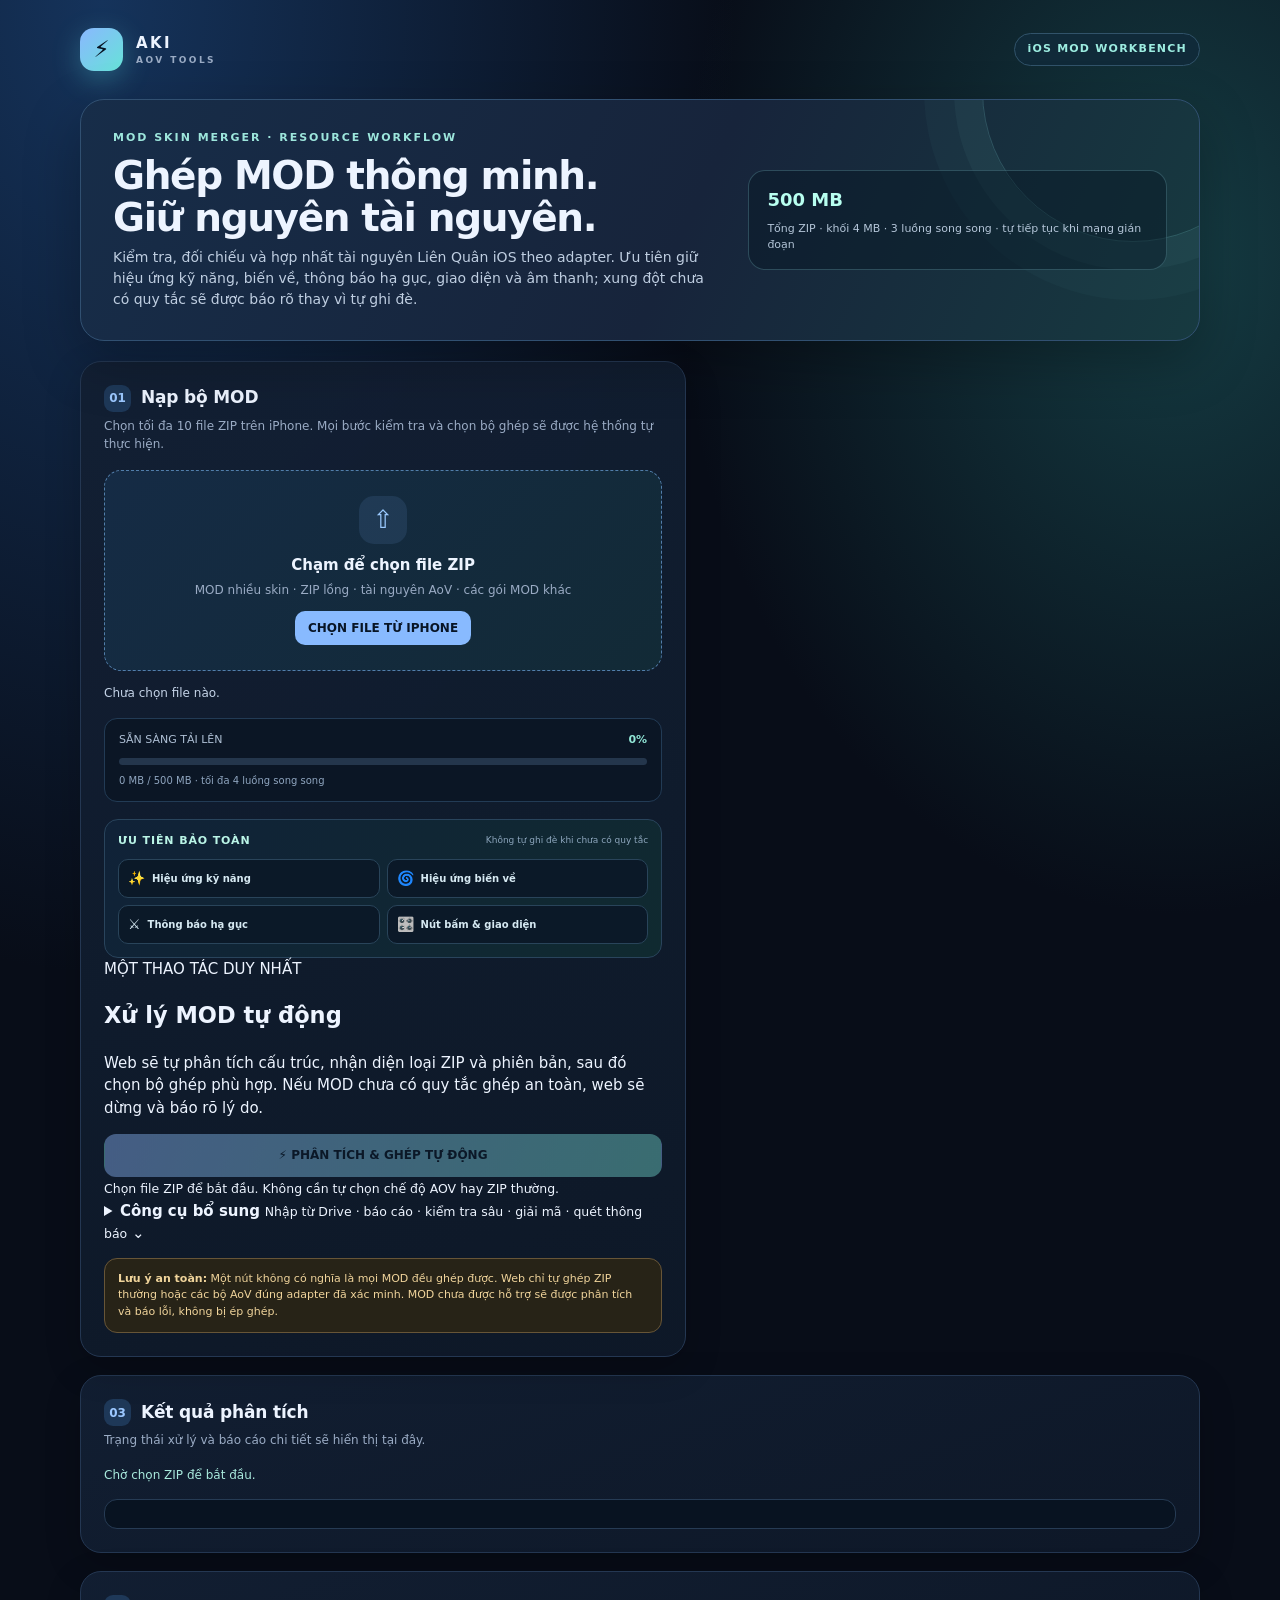
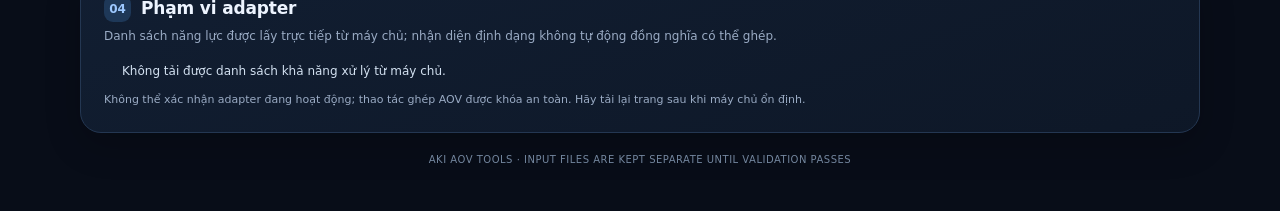
==== web/index.html @ dfd25d33 "Expose conditional composite and multi-Actor adapters in capability UI" ====
<!doctype html>
<html lang="vi">
<head>
<meta charset="utf-8"><meta name="viewport" content="width=device-width,initial-scale=1">
<meta name="theme-color" content="#101522"><title>Aki AOV Tools</title>
<style>
:root{color-scheme:dark;--bg:#080d18;--panel:#111b2d;--panel2:#142139;--line:#243752;--muted:#9aabc4;--ink:#edf4ff;--blue:#75a8ff;--cyan:#63e2dc;--mint:#92e5bf;--gold:#f3ce88;--danger:#ff9f9f}
*{box-sizing:border-box}
body{margin:0;min-height:100vh;padding:28px 18px 44px;background:radial-gradient(ellipse at 8% 0%,#15335b 0,transparent 38%),radial-gradient(ellipse at 92% 14%,#153c43 0,transparent 30%),var(--bg);color:var(--ink);font:15px/1.5 Inter,ui-sans-serif,system-ui,-apple-system,BlinkMacSystemFont,"Segoe UI",sans-serif}
.app-shell{width:min(1120px,100%);margin:0 auto}
.topbar{display:flex;align-items:center;gap:13px;margin-bottom:28px}
.brand-mark{width:43px;height:43px;display:grid;place-items:center;border-radius:14px;background:linear-gradient(135deg,#8ab8ff,#66e3d8);color:#071321;font-size:23px;font-weight:900;box-shadow:0 8px 28px #57c8d455}
.brand-copy{font-size:15px;font-weight:900;letter-spacing:.16em}
.brand-copy small{display:block;color:var(--muted);font-size:9px;letter-spacing:.27em;font-weight:700}
.top-pill{margin-left:auto;border:1px solid #31536a;background:#102a39;color:#9cece0;border-radius:999px;padding:7px 12px;font-size:11px;font-weight:800;letter-spacing:.11em}
.hero{position:relative;overflow:hidden;display:flex;align-items:center;justify-content:space-between;gap:24px;padding:30px 32px;margin-bottom:20px;border:1px solid #315071;border-radius:24px;background:linear-gradient(115deg,#172d49 0%,#17243b 54%,#173a40 100%);box-shadow:0 20px 55px #0004}
.hero:after{content:"";position:absolute;width:300px;height:300px;right:-85px;top:-160px;border:1px solid #83dcdb36;border-radius:50%;box-shadow:0 0 0 28px #83dcdb0b,0 0 0 58px #83dcdb08}
.eyebrow{color:#9de6dc;font-size:11px;font-weight:900;letter-spacing:.18em;text-transform:uppercase}
h1{margin:8px 0 8px;font-size:clamp(27px,4vw,39px);line-height:1.08;letter-spacing:-.035em}
.hero p{max-width:650px;margin:0;color:#bfcee1;font-size:14px}
.hero-stat{z-index:1;display:grid;gap:8px;min-width:180px;padding:15px 18px;border:1px solid #6ba7b254;border-radius:17px;background:#08182577}
.hero-stat strong{font-size:18px;color:#b8fff0}
.hero-stat span{color:#b4c5d8;font-size:11px}
.main-grid{display:grid;grid-template-columns:minmax(0,1.1fr) minmax(300px,.9fr);gap:18px;align-items:start}
.panel{min-width:0;border:1px solid var(--line);border-radius:21px;background:linear-gradient(160deg,#121f33f2,#0e1828f5);box-shadow:0 12px 36px #0003}
.panel-inner{padding:23px}
.section-title{display:flex;align-items:center;gap:10px;margin:0 0 5px;font-size:17px;font-weight:850;letter-spacing:-.01em}
.section-number{display:inline-grid;place-items:center;width:27px;height:27px;border-radius:9px;background:#1e3858;color:#9cc8ff;font-size:12px}
.section-sub{margin:0 0 17px;color:var(--muted);font-size:12px}
.drop{position:relative;display:flex;flex-direction:column;align-items:center;justify-content:center;min-height:190px;padding:25px 18px;border:1.5px dashed #527eab;border-radius:17px;background:linear-gradient(135deg,#152b45,#122a36);text-align:center;cursor:pointer;transition:border-color .18s,transform .18s,background .18s}
.drop:hover{border-color:#8de4dc;transform:translateY(-1px);background:linear-gradient(135deg,#1a3554,#153c42)}
.drop input{position:absolute;width:1px;height:1px;opacity:0;pointer-events:none}
.drop-icon{display:grid;place-items:center;width:48px;height:48px;margin-bottom:10px;border-radius:15px;background:#83b8ff1c;color:#9bcaff;font-size:25px}
.drop strong{font-size:15px}
.drop p{margin:5px 0 12px;color:var(--muted);font-size:12px}
.pick-cta{padding:8px 13px;border-radius:10px;background:#88baff;color:#081526;font-size:12px;font-weight:900}
#files{min-height:22px;margin:13px 0 3px;color:#c4d3e7;font-size:12px;white-space:pre-wrap;overflow-wrap:anywhere}
.progress-wrap{padding:13px 14px;margin:12px 0 17px;border:1px solid #223b55;border-radius:13px;background:#0b1625}
.progress-head{display:flex;justify-content:space-between;gap:10px;margin-bottom:9px;color:#aebfd4;font-size:11px}
.progress-head strong{color:#91e7d7}
.progress-track{height:7px;overflow:hidden;border-radius:99px;background:#24364c}
.progress-fill{width:0;height:100%;border-radius:99px;background:linear-gradient(90deg,#76aaff,#69e0d2);transition:width .16s}
.drive-box{padding:16px;border:1px solid #253c55;border-radius:15px;background:#0d1929}
.field-label{display:block;margin:0 0 7px;color:#d9e8fa;font-size:12px;font-weight:800}
textarea{width:100%;min-height:76px;resize:vertical;padding:11px 12px;border:1px solid #35516f;border-radius:11px;background:#081321;color:var(--ink);font:12px/1.45 ui-monospace,SFMono-Regular,Menlo,monospace}
textarea:focus{outline:2px solid #73d8d3;outline-offset:1px}
.button{display:flex;align-items:center;justify-content:center;gap:8px;width:100%;min-height:43px;margin-top:9px;padding:11px 13px;border:1px solid transparent;border-radius:12px;font-family:inherit;font-size:12px;font-weight:800;line-height:1.25;cursor:pointer;transition:filter .15s,transform .15s,border-color .15s}
.button:hover:not(:disabled){filter:brightness(1.08);transform:translateY(-1px)}
.button:disabled{opacity:.42;cursor:not-allowed}
.button-primary{background:linear-gradient(110deg,#8fbaff,#76e0d4);color:#071625}
.button-secondary{border-color:#35516f;background:#192b43;color:#dcecff}
.button-warm{border-color:#7b6644;background:#302b22;color:#ffe2ad}
.button-violet{border-color:#514a7b;background:#262444;color:#dfd8ff}
.button-rose{border-color:#6f4651;background:#32232c;color:#ffc6d0}
.button-sky{border-color:#3e657c;background:#183243;color:#bce6ff}
.action-stack{display:grid;gap:10px}
.action-card{padding:13px 14px;border:1px solid #263e59;border-radius:14px;background:#0c1726}
.action-card h3{margin:0 0 3px;font-size:13px}
.action-card p{margin:0;color:var(--muted);font-size:11px}
.action-card .button{margin-top:10px}
.action-pair{display:grid;grid-template-columns:1fr 1fr;gap:9px}
.action-pair .button{margin-top:9px}
.note-box{margin-top:13px;padding:12px 13px;border:1px solid #675537;border-radius:13px;background:#272317;color:#f0d49b;font-size:11px;line-height:1.5}
.results-panel{margin-top:18px}
#status{min-height:23px;margin-bottom:10px;color:#a9eadd;font-size:12px;overflow-wrap:anywhere}
#report{min-height:30px;max-height:580px;overflow:auto;margin:0;padding:14px;border:1px solid #263b54;border-radius:13px;background:#081321;color:#c9d8ea;font:11px/1.6 ui-monospace,SFMono-Regular,Menlo,monospace;white-space:pre-wrap;overflow-wrap:anywhere}
.capabilities{margin-top:18px}
.capability-list{display:grid;grid-template-columns:1fr 1fr;gap:10px}
.capability-item{padding:13px;border:1px solid #263d58;border-radius:13px;background:#0d1929}
.capability-item strong{display:block;color:#d8e9ff;font-size:11px}
.capability-item small{display:block;margin-top:4px;color:#95a9c3;font-size:10px;line-height:1.5}
#capabilityList{padding-left:18px;color:#d3e1f1;font-size:12px}
#capabilityList li{margin:8px 0}
#capabilityNote{margin:12px 0 0;color:var(--muted);font-size:11px;line-height:1.5}
footer{margin-top:19px;color:#73869e;text-align:center;font-size:10px;letter-spacing:.05em}
@media(max-width:820px){.main-grid{grid-template-columns:1fr}.hero{align-items:flex-start;flex-direction:column;padding:24px}.hero-stat{display:flex;align-items:center;gap:10px;min-width:0}.hero-stat strong{font-size:15px}.hero-stat span{font-size:10px}}
@media(max-width:520px){body{padding:18px 12px 30px}.topbar{margin-bottom:18px}.top-pill{font-size:9px;padding:6px 9px}.hero{padding:21px 19px;border-radius:19px}.hero-stat{width:100%;justify-content:space-between}.panel-inner{padding:17px}.drop{min-height:170px}.capability-list{grid-template-columns:1fr}.action-pair{grid-template-columns:1fr 1fr}}
.progress-meta{margin-top:8px;color:#8fa5bf;font-size:10px;font-variant-numeric:tabular-nums}
.preserve-panel{margin-top:13px;padding:13px;border:1px solid #29445c;border-radius:14px;background:linear-gradient(130deg,#102238,#102a30)}
.preserve-heading{display:flex;align-items:center;justify-content:space-between;gap:8px;margin-bottom:10px}
.preserve-heading strong{font-size:11px;letter-spacing:.08em;color:#baf5e7}
.preserve-heading span{font-size:9px;color:#8da6bd}
.preserve-grid{display:grid;grid-template-columns:repeat(2,minmax(0,1fr));gap:7px}
.preserve-item{display:flex;align-items:center;gap:7px;padding:8px 9px;border:1px solid #29445a;border-radius:10px;background:#0b1928;color:#d6e9f2;font-size:10px;font-weight:750}
.preserve-item b{font-size:14px}
@media(max-width:520px){.preserve-item{font-size:9px;padding:7px}.preserve-grid{gap:6px}}
 
.preflight-dashboard{display:grid;gap:13px;margin:12px 0 15px}
.preflight-dashboard[hidden]{display:none}
.preflight-metrics{display:grid;grid-template-columns:repeat(4,minmax(0,1fr));gap:9px}
.preflight-metric{padding:13px;border:1px solid #29415e;border-radius:13px;background:linear-gradient(145deg,#14263d,#0d1929)}
.preflight-metric strong{display:block;font-size:20px;line-height:1.15;color:#e5f1ff;font-variant-numeric:tabular-nums}
.preflight-metric span{display:block;margin-top:5px;color:#91a8c3;font-size:10px;font-weight:750;letter-spacing:.04em}
.preflight-state{display:flex;align-items:flex-start;gap:11px;padding:14px;border:1px solid #38506b;border-radius:14px;background:#101e30}
.preflight-state[data-ready="true"]{border-color:#397f73;background:linear-gradient(110deg,#102a2b,#112437)}
.preflight-state[data-ready="false"]{border-color:#7a6541;background:linear-gradient(110deg,#2b2519,#1b2331)}
.preflight-state-icon{display:grid;place-items:center;flex:0 0 34px;height:34px;border-radius:11px;background:#263d57;font-size:17px}
.preflight-state strong{display:block;font-size:13px}
.preflight-state p{margin:4px 0 0;color:#a8bad0;font-size:11px;line-height:1.55}
.preflight-group{padding:13px;border:1px solid #263d58;border-radius:14px;background:#0c1828}
.preflight-group h3{margin:0 0 10px;color:#dceaff;font-size:12px}
.preflight-sources{display:grid;grid-template-columns:repeat(2,minmax(0,1fr));gap:8px}
.preflight-source{min-width:0;padding:10px;border:1px solid #263c56;border-radius:11px;background:#101f32}
.preflight-source strong{display:block;overflow-wrap:anywhere;color:#e1edfb;font-size:11px}
.preflight-source span{display:block;margin-top:4px;color:#9bb0ca;font-size:10px;line-height:1.45}
.preflight-resource-list{display:grid;gap:8px}
.preflight-resource{padding:11px;border:1px solid #30465f;border-radius:11px;background:#101e30}
.preflight-resource-head{display:flex;align-items:flex-start;justify-content:space-between;gap:8px}
.preflight-resource-head strong{min-width:0;overflow-wrap:anywhere;color:#e2edf9;font-size:11px}
.preflight-tag{flex:0 0 auto;padding:3px 7px;border:1px solid #465d79;border-radius:99px;color:#bdd2ec;font-size:9px;font-weight:800}
.preflight-tag.danger{border-color:#8b5555;background:#3a2028;color:#ffc4c4}
.preflight-tag.warning{border-color:#806b45;background:#352c1b;color:#f4d89b}
.preflight-tag.safe{border-color:#39756a;background:#16332e;color:#adf0dc}
.preflight-resource p{margin:5px 0 0;color:#9db0c7;font-size:10px;line-height:1.5}
.preflight-blockers{margin:0;padding-left:18px;color:#f0d5a3;font-size:11px;line-height:1.6}
@media(max-width:620px){.preflight-metrics{grid-template-columns:repeat(2,minmax(0,1fr))}.preflight-sources{grid-template-columns:1fr}.preflight-resource-head{flex-direction:column}}
</style></head>
<body>
<div class="app-shell">
<header class="topbar">
  <div class="brand-mark">⚡</div>
  <div class="brand-copy">AKI <small>AOV TOOLS</small></div>
  <div class="top-pill">iOS MOD WORKBENCH</div>
</header>
<section class="hero">
  <div>
    <div class="eyebrow">MOD SKIN MERGER · RESOURCE WORKFLOW</div>
    <h1>Ghép MOD thông minh.<br>Giữ nguyên tài nguyên.</h1>
    <p>Kiểm tra, đối chiếu và hợp nhất tài nguyên Liên Quân iOS theo adapter. Ưu tiên giữ hiệu ứng kỹ năng, biến về, thông báo hạ gục, giao diện và âm thanh; xung đột chưa có quy tắc sẽ được báo rõ thay vì tự ghi đè.</p>
  </div>
  <div class="hero-stat"><strong>500 MB</strong><span>Tổng ZIP · khối 4 MB · 3 luồng song song · tự tiếp tục khi mạng gián đoạn</span></div>
</section>


<div class="main-grid">
  <section class="panel">
    <div class="panel-inner">
      <h2 class="section-title"><span class="section-number">01</span> Nạp bộ MOD</h2>
      <p class="section-sub">Chọn tối đa 10 file ZIP trên iPhone. Mọi bước kiểm tra và chọn bộ ghép sẽ được hệ thống tự thực hiện.</p>
      <label class="drop">
        <input id="upload" type="file" accept=".zip,application/zip" multiple>
        <span class="drop-icon">⇧</span>
        <strong>Chạm để chọn file ZIP</strong>
        <p>MOD nhiều skin · ZIP lồng · tài nguyên AoV · các gói MOD khác</p>
        <span class="pick-cta">CHỌN FILE TỪ IPHONE</span>
      </label>
      <div id="files">Chưa chọn file nào.</div>
      <div class="progress-wrap">
        <div class="progress-head"><span id="transferLabel">SẴN SÀNG TẢI LÊN</span><strong id="transferPct">0%</strong></div>
        <div class="progress-track"><div class="progress-fill" id="transferBar"></div></div>
        <div class="progress-meta" id="transferMeta">0 MB / 500 MB · tối đa 4 luồng song song</div>
      </div>
      <div class="preserve-panel">
        <div class="preserve-heading"><strong>ƯU TIÊN BẢO TOÀN</strong><span>Không tự ghi đè khi chưa có quy tắc</span></div>
        <div class="preserve-grid">
          <div class="preserve-item"><b>✨</b> Hiệu ứng kỹ năng</div>
          <div class="preserve-item"><b>🌀</b> Hiệu ứng biến về</div>
          <div class="preserve-item"><b>⚔️</b> Thông báo hạ gục</div>
          <div class="preserve-item"><b>🎛️</b> Nút bấm & giao diện</div>
        </div>
      </div>

      <div class="auto-process-card">
        <div class="flow-step-label">MỘT THAO TÁC DUY NHẤT</div>
        <h2>Xử lý MOD tự động</h2>
        <p>Web sẽ tự phân tích cấu trúc, nhận diện loại ZIP và phiên bản, sau đó chọn bộ ghép phù hợp. Nếu MOD chưa có quy tắc ghép an toàn, web sẽ dừng và báo rõ lý do.</p>
        <button id="autoProcess" class="button button-primary auto-process-button" disabled>⚡ PHÂN TÍCH & GHÉP TỰ ĐỘNG</button>
        <small id="autoProcessHint">Chọn file ZIP để bắt đầu. Không cần tự chọn chế độ AOV hay ZIP thường.</small>
      </div>

      <details class="advanced-tools">
        <summary>
          <span class="advanced-summary-copy">
            <strong>Công cụ bổ sung</strong>
            <small>Nhập từ Drive · báo cáo · kiểm tra sâu · giải mã · quét thông báo</small>
          </span>
          <span class="advanced-chevron" aria-hidden="true">⌄</span>
        </summary>
        <div class="advanced-content">
          <div class="advanced-group">
            <h3>Nạp file từ Google Drive</h3>
            <p>Dùng khi file đang nằm trên Drive thay vì ứng dụng Tệp trên iPhone.</p>
            <div class="drive-box">
              <label class="field-label" for="driveLinks">Link Google Drive công khai</label>
              <textarea id="driveLinks" placeholder="Mỗi dòng một link Google Drive"></textarea>
              <button id="driveImport" class="button button-secondary">☁️ Nạp ZIP từ Google Drive</button>
            </div>
          </div>

          <div class="advanced-group">
            <h3>Báo cáo & kiểm tra cấu trúc</h3>
            <p>Xem báo cáo phân tích, cấu trúc ZIP và các đường dẫn tài nguyên trùng hoặc xung đột.</p>
            <button id="downloadAovPreflightReport" class="button button-secondary" disabled>Tải báo cáo phân tích (.json)</button>
            <div class="action-pair">
              <button id="inspect" class="button button-secondary" disabled>Kiểm tra cấu trúc ZIP</button>
              <button id="compatibility" class="button button-violet" disabled>Đối chiếu xung đột</button>
            </div>
          </div>

          <div class="advanced-group">
            <h3>Giải mã & quét thông báo</h3>
            <p>Các thao tác chỉ đọc, xuất dữ liệu hoặc báo cáo. Chúng không tự loại bỏ mọi popup trong game.</p>
            <div class="action-pair">
              <button id="decodeBytes" class="button button-violet" disabled>Giải mã .bytes</button>
              <button id="noticeScan" class="button button-rose" disabled>Quét thông báo</button>
            </div>
            <button id="downloadNoticeReport" class="button button-secondary" disabled>Tải báo cáo thông báo (.json)</button>
          </div>

          <div class="advanced-group">
            <h3>Quét & thay chuỗi thương hiệu</h3>
            <p>Tìm các chuỗi có thể đọc được. Việc thay chuỗi chỉ sửa nội dung được hỗ trợ, không đụng AssetBundle, MSES, IFix hay âm thanh.</p>
            <button id="brandingScan" class="button button-sky" disabled>⌕ Quét dấu vết thương hiệu</button>
            <button id="downloadBrandingReport" class="button button-secondary" disabled>Tải báo cáo thương hiệu (.json)</button>
            <button id="brandNotice" class="button button-rose" disabled>✦ Thay chuỗi thương hiệu bằng AKI</button>
          </div>
        </div>
      </details>

      <div class="note-box"><strong>Lưu ý an toàn:</strong> Một nút không có nghĩa là mọi MOD đều ghép được. Web chỉ tự ghép ZIP thường hoặc các bộ AoV đúng adapter đã xác minh. MOD chưa được hỗ trợ sẽ được phân tích và báo lỗi, không bị ép ghép.</div>

      <div hidden aria-hidden="true">
        <button id="aovPreflight" disabled></button>
        <button id="aovMerge" disabled></button>
        <button id="go" disabled></button>
        <button id="driveMerge" disabled></button>
      </div>
    </div>
  </section>
</div>

<section class="panel results-panel">
  <div class="panel-inner">
    <h2 class="section-title"><span class="section-number">03</span> Kết quả phân tích</h2>
    <p class="section-sub">Trạng thái xử lý và báo cáo chi tiết sẽ hiển thị tại đây.</p>
    <div id="status" role="status">Chờ chọn ZIP để bắt đầu.</div>
    <div id="preflightDashboard" class="preflight-dashboard" hidden aria-live="polite"></div>
    <pre id="report"></pre>
  </div>
</section>

<section class="panel capabilities">
  <div class="panel-inner">
    <h2 class="section-title"><span class="section-number">04</span> Phạm vi adapter</h2>
    <p class="section-sub">Danh sách năng lực được lấy trực tiếp từ máy chủ; nhận diện định dạng không tự động đồng nghĩa có thể ghép.</p>
    <ul id="capabilityList"><li>Đang tải danh sách hỗ trợ...</li></ul>
    <p id="capabilityNote"></p>
  </div>
</section>
<footer>AKI AOV TOOLS · INPUT FILES ARE KEPT SEPARATE UNTIL VALIDATION PASSES</footer>
</div>
<script>
const driveLinks=document.querySelector('#driveLinks'),driveImport=document.querySelector('#driveImport'),driveMerge=document.querySelector('#driveMerge');let driveUploadId=null,localAovUploadId=null;let aovAdapterEnabled=false;const input=document.querySelector('#upload'),autoProcessBtn=document.querySelector('#autoProcess'),go=document.querySelector('#go'),aovMerge=document.querySelector('#aovMerge'),decodeBytesBtn=document.querySelector('#decodeBytes'),noticeScanBtn=document.querySelector('#noticeScan'),brandNoticeBtn=document.querySelector('#brandNotice'),downloadNoticeReportBtn=document.querySelector('#downloadNoticeReport'),brandingScanBtn=document.querySelector('#brandingScan'),downloadBrandingReportBtn=document.querySelector('#downloadBrandingReport'),downloadAovPreflightReportBtn=document.querySelector('#downloadAovPreflightReport'),compatibilityBtn=document.querySelector('#compatibility'),aovPreflightBtn=document.querySelector('#aovPreflight'),inspectBtn=document.querySelector('#inspect'),report=document.querySelector('#report'),list=document.querySelector('#files'),status=document.querySelector('#status');
const CHUNK_BYTES=4*1024*1024,UPLOAD_CONCURRENCY=4;let noticeScanReport=null,brandingScanReport=null,aovPreflightReport=null,transferStartedAt=0;
const transferBar=document.querySelector('#transferBar'),transferPct=document.querySelector('#transferPct'),transferLabel=document.querySelector('#transferLabel'),transferMeta=document.querySelector('#transferMeta');
function setTransferProgress(done,total,label){
  const pct=total?Math.min(100,done/total*100):0;
  if(done===0)transferStartedAt=0;
  if(done>0&&!transferStartedAt)transferStartedAt=Date.now();
  transferBar.style.width=pct.toFixed(1)+'%';
  transferPct.textContent=Math.round(pct)+'%';
  transferLabel.textContent=label||'TẢI LÊN';
  const elapsed=transferStartedAt?Math.max(.1,(Date.now()-transferStartedAt)/1000):0;
  const speed=elapsed>0?((done/1048576)/elapsed):0;
  const eta=speed>0&&total>done?' · còn khoảng '+Math.ceil((total-done)/1048576/speed)+' giây':'';
  transferMeta.textContent=(done/1048576).toFixed(1)+' / '+(total/1048576).toFixed(1)+' MB'+(speed>0?' · '+speed.toFixed(1)+' MB/s':'')+eta+' · tối đa 4 luồng';
}
const sleep=ms=>new Promise(resolve=>setTimeout(resolve,ms));
const capabilityList=document.querySelector('#capabilityList'),capabilityNote=document.querySelector('#capabilityNote');

const preflightDashboard=document.querySelector('#preflightDashboard');
function dashboardElement(tag,className,text){
  const node=document.createElement(tag);
  if(className)node.className=className;
  if(text!==undefined)node.textContent=String(text);
  return node;
}
function renderPreflightDashboard(data){
  const root=preflightDashboard;
  root.replaceChildren();root.hidden=false;
  const analysis=data.resource_analysis||{},counts=analysis.summary||{},target=data.target_set||{};
  const selectedAdapter=data.selected_adapter||data.general_analysis?.selected_adapter||'';
  const genericZipReady=selectedAdapter==='generic_zip';
  const canMerge=!!data.ready_to_merge||genericZipReady;
  const state=dashboardElement('div','preflight-state');
  state.dataset.ready=canMerge?'true':'false';
  state.append(dashboardElement('div','preflight-state-icon',canMerge?'✓':'!'));
  const stateCopy=dashboardElement('div');
  const stateTitle=genericZipReady?'ZIP phù hợp bộ ghép thông thường':canMerge?'Bộ nguồn khớp adapter AoV đã giới hạn':'Chưa đủ điều kiện ghép an toàn';
  const stateDetail=genericZipReady
    ?'Máy chủ sẽ kiểm tra đường dẫn trùng, xung đột nội dung và CRC trước khi xuất ZIP.'
    :canMerge
      ?'Hệ thống vẫn kiểm tra inventory, phiên bản, checksum và dependency trước khi xuất file.'
      :'Còn xung đột hoặc thiếu adapter. Hệ thống không tự chọn file để ghi đè.';
  stateCopy.append(dashboardElement('strong','',stateTitle));
  stateCopy.append(dashboardElement('p','',stateDetail));
  state.append(stateCopy);root.append(state);

  const metrics=dashboardElement('div','preflight-metrics');
  const cards=[
    [data.source_count||0,'ZIP ĐÃ NẠP'],
    [analysis.resource_count||0,'TÀI NGUYÊN ĐỌC ĐƯỢC'],
    [counts.VERSION_CONFLICT||0,'LỆCH PHIÊN BẢN'],
    [(counts.NEEDS_RULE||0)+(counts.UNSUPPORTED||0),'CẦN ADAPTER']
  ];
  for(const [value,label] of cards){
    const card=dashboardElement('div','preflight-metric');
    card.append(dashboardElement('strong','',Number(value).toLocaleString('vi-VN')));
    card.append(dashboardElement('span','',label));metrics.append(card);
  }
  root.append(metrics);

  const general=data.general_analysis||{};
  const generalCard=dashboardElement('section','preflight-group');
  generalCard.append(dashboardElement('h3','','TỔNG QUAN NHIỀU LOẠI MOD'));
  generalCard.append(dashboardElement('p','',
    'Phạm vi phân tích không giới hạn ở tên P9, P10, Tamyn hay VTK. Tên gói chỉ là gợi ý; kết quả dựa thêm trên cấu trúc và tài nguyên đọc được.'
  ));
  const packageTypes=general.source_package_types||{};
  const packageLabels={
    ordinary_zip:'ZIP thông thường',
    aov_skin_mod_container_candidate:'MOD wrapper',
    aov_kpm100_direct_base_candidate:'Gói tài nguyên AoV trực tiếp',
    aov_actor595_mod_candidate:'MOD Actor 595',
    aov_actor593_mod_candidate:'MOD Actor 593',
    aov_actor_mod_candidate:'MOD Actor tự nhận diện',
    aov_mod_unclassified:'MOD AoV chưa phân loại'
  };
  for(const [type,count] of Object.entries(packageTypes)){
    generalCard.append(dashboardElement('div','preflight-source',
      (packageLabels[type]||type)+' · '+count+' file'
    ));
  }
  const formats=general.resource_formats||{};
  const detectedFormats=general.detected_formats||{};
  const formatLine=Object.entries(formats).map(([name,count])=>name+'='+count).join(' · ');
  const detectedLine=Object.entries(detectedFormats).map(([name,count])=>name+'='+count).join(' · ');
  generalCard.append(dashboardElement('p','',
    'Định dạng tài nguyên: '+(formatLine||'chưa đọc được')
  ));
  generalCard.append(dashboardElement('p','',
    'Chữ ký/định dạng phát hiện: '+(detectedLine||'chưa đọc được')
  ));
  generalCard.append(dashboardElement('p','',
    'Actor ID: '+((general.actor_ids||[]).join(', ')||'chưa phát hiện')+
    ' · MOD AoV chưa phân loại: '+(general.unclassified_aov_source_count||0)
  ));
  for(const actor of (general.actor_catalog||[])){
    const actorCard=dashboardElement('div','preflight-source');
    actorCard.append(dashboardElement('strong','','Actor '+actor.actor_id));
    const sources=(actor.sources||[]).map(source=>{
      const evidence=(source.evidence||[]).join(', ');
      return source.name+(evidence?' · '+evidence:'');
    });
    actorCard.append(dashboardElement('span','',sources.join(' | ')||'Đã phát hiện ID trong gói tài nguyên'));
    generalCard.append(actorCard);
  }
  const skinNames=general.skin_name_hints||[];
  if(skinNames.length){
    generalCard.append(dashboardElement('p','','Tên skin đọc từ MOD: '+skinNames.join(' · ')));
  }
  const skinIds=general.skin_id_hints||[];
  if(skinIds.length){
    generalCard.append(dashboardElement('p','','Skin ID đọc trực tiếp: '+skinIds.join(', ')));
  }
  generalCard.append(dashboardElement('p','',
    general.merge_ready||genericZipReady
      ?'Đã chọn adapter có thể ghép: '+(selectedAdapter||'không rõ')+'. Máy chủ vẫn kiểm tra sâu trước khi xuất.'
      :'Đang ở chế độ phân tích. Những MOD chưa có adapter riêng sẽ không được xuất ZIP tự động.'
  ));
  root.append(generalCard);

  const preservation=dashboardElement('section','preflight-group');
  preservation.append(dashboardElement('h3','','BẢNG ƯU TIÊN BẢO TOÀN MOD'));
  const preservationGrid=dashboardElement('div','preflight-sources');
  const preservationGroups=[
    'Thông báo hạ gục / billboard',
    'Hiệu ứng / hoạt ảnh / biến về',
    'Giao diện / nút bấm / biểu tượng',
    'Âm thanh'
  ];
  const gateByLabel=new Map((analysis.preservation_gates||[]).map(gate=>[gate.label,gate]));
  for(const group of preservationGroups){
    const gate=gateByLabel.get(group);
    const card=dashboardElement('div','preflight-source');
    card.append(dashboardElement('strong','',group));
    let stateText='CHƯA CÓ DỮ LIỆU ĐẾM';
    if(gate?.state==='NOT_IN_MANIFEST')stateText='CHƯA THẤY TRONG MANIFEST';
    else if(gate?.state==='REVIEW_REQUIRED')stateText='CẦN XỬ LÝ '+gate.unresolved_count+' / '+gate.path_count+' MỤC';
    else if(gate?.state==='NO_UNRESOLVED_PATH_CONFLICTS')stateText='KHÔNG CÒN XUNG ĐỘT ĐƯỜNG DẪN CHƯA XỬ LÝ';
    card.append(dashboardElement('span','',stateText));
    card.append(dashboardElement('span','',gate
      ?'Đã rà '+gate.path_count+' đường dẫn · '+gate.unresolved_count+' cần quy tắc · '+gate.identical_duplicate_count+' trùng byte. '+gate.note
      :'Chưa có báo cáo cho nhóm này.'));
    preservationGrid.append(card);
  }
  preservation.append(preservationGrid);root.append(preservation);

  const mses=analysis.mses_diagnostics||{};
  if(mses.tables?.length){
    const msesSection=dashboardElement('section','preflight-group');
    msesSection.append(dashboardElement('h3','','SO SÁNH HÀNG MSES THEO KHÓA'));
    msesSection.append(dashboardElement('p','',
      'Máy chủ đã giải mã các bảng MSES trùng đường dẫn để đối chiếu schema, checksum và từng hàng. Kết quả chỉ đọc, không tự cho phép ghi đè hay ghép.'
    ));
    for(const table of mses.tables.slice(0,20)){
      const card=dashboardElement('article','preflight-resource');
      card.append(dashboardElement('strong','',table.canonical_path));
      for(const resource of (table.resources||[])){
        const status=resource.parse_ok
          ?'MSES v'+resource.version+' · '+resource.field_count+' trường · '+resource.row_count+' hàng · MD5 '+(resource.checksum_valid?'OK':'SAI')+' · '+resource.decode_mode
          :'CHƯA ĐỌC ĐƯỢC · '+(resource.error||'lỗi không rõ');
        card.append(dashboardElement('p','',resource.source_identity+' · '+status));
      }
      for(const comparison of (table.comparisons||[])){
        const label=comparison.left+' ↔ '+comparison.right;
        const detail='Schema '+(comparison.schema_match?'khớp':'KHÔNG KHỚP')+
          ' · hàng chung '+comparison.common_keys+
          ' · giống byte '+comparison.identical_common_rows+
          ' · khác payload '+comparison.differing_common_rows+
          ' · riêng trái/phải '+comparison.left_only_keys+'/'+comparison.right_only_keys+
          ' · checksum '+(comparison.checksums_valid?'đều hợp lệ':'có lỗi');
        card.append(dashboardElement('p','',label));
        card.append(dashboardElement('p',comparison.differing_common_rows?'danger':'',detail));
        if(comparison.append_only_candidate){
          card.append(dashboardElement('p','',
            'Có dạng dữ liệu phù hợp phép hợp nhất chỉ-thêm ở cấp bảng; vẫn cần adapter cụ thể và round-trip, chưa được cấp quyền ghép.'
          ));
        }
      }
      msesSection.append(card);
    }
    if(mses.tables.length>20)msesSection.append(dashboardElement('p','',
      'Còn '+(mses.tables.length-20)+' bảng trong báo cáo JSON.'
    ));
    msesSection.append(dashboardElement('p','',mses.note||'Chẩn đoán MSES chỉ đọc.'));
    root.append(msesSection);
  }

  const sources=dashboardElement('section','preflight-group');
  sources.append(dashboardElement('h3','','CÁC MOD ĐÃ NHẬN DIỆN'));
  const sourceGrid=dashboardElement('div','preflight-sources');
  for(const item of (data.profiles||[])){
    const card=dashboardElement('div','preflight-source');
    card.append(dashboardElement('strong','',item.name));
    const details=[
      item.source_family_hint||item.source_role||'Chưa phân loại',
      item.actor_asset_ids?.length?'AssetBundle Actor '+item.actor_asset_ids.join(', '):'',
      item.actor_action_ids?.length?'Actions Actor '+item.actor_action_ids.join(', '):'',
      item.source_part_number?'Phần '+item.source_part_number:''
    ].filter(Boolean);
    card.append(dashboardElement('span','',details.join(' · ')));
    sourceGrid.append(card);
  }
  if(!sourceGrid.childElementCount)sourceGrid.append(dashboardElement('p','','Không có file nguồn.'));
  sources.append(sourceGrid);root.append(sources);

  const showsKnownFamilies=(data.profiles||[]).some(item=>
    ['P9','P10','TM','VTK'].includes(item.source_family_hint) ||
    String(item.source_family_hint||'').startsWith('PART_')
  );
  if(target.sources && showsKnownFamilies){
    const targetCard=dashboardElement('section','preflight-group');
    targetCard.append(dashboardElement('h3','','NHẬN DIỆN THAM KHẢO P9 / P10 / TM / VTK'));
    const targetGrid=dashboardElement('div','preflight-sources');
    for(const item of target.sources){
      const card=dashboardElement('div','preflight-source');
      card.append(dashboardElement('strong','',item.label));
      card.append(dashboardElement('span','',item.state+(item.files?.length?' · '+item.files.join(', '):'')));
      targetGrid.append(card);
    }
    targetCard.append(targetGrid);root.append(targetCard);
  }


  const commonActions=data.common_actions_overlay_assessment;
  if(commonActions){
    const commonCard=dashboardElement('section','preflight-group');
    commonCard.append(dashboardElement('h3','','KIỂM TRA COMMONACTIONS ĐA NGUỒN'));
    const stateLabels={
      COMPATIBLE:'DRY-RUN XML TƯƠNG THÍCH',
      SINGLE_OVERLAY_VALIDATED:'ĐÃ KIỂM TRA MỘT OVERLAY',
      NO_ACTOR_GATED_TRACKS:'KHÔNG THẤY TRACK ACTOR ĐƯỢC HỖ TRỢ',
      NOT_FOUND:'KHÔNG TÌM THẤY COMMONACTIONS',
      BLOCKED:'DRY-RUN BỊ CHẶN'
    };
    const stateClass=commonActions.state==='COMPATIBLE'||commonActions.state==='SINGLE_OVERLAY_VALIDATED'?'safe':'warning';
    commonCard.append(dashboardElement('span','preflight-tag '+stateClass,stateLabels[commonActions.state]||commonActions.state||'CHƯA RÕ'));
    const ids=(commonActions.skin_ids||[]).join(', ')||'chưa đọc được ID';
    const summary=[
      (commonActions.overlay_count||0)+' overlay có track actor',
      (commonActions.actor_gated_track_count||0)+' track có gate',
      'Skin ID: '+ids
    ];
    commonCard.append(dashboardElement('p','',summary.join(' · ')));
    for(const item of (commonActions.packages||[])){
      const line=dashboardElement('div','preflight-source');
      line.append(dashboardElement('strong','',item.source||'CommonActions source'));
      line.append(dashboardElement('span','',[
        'Skin ID: '+((item.skin_ids||[]).join(', ')||'không có'),
        (item.actor_gated_track_count||0)+' track',
        (item.actor_gate_condition_count||0)+' điều kiện'
      ].join(' · ')));
      commonCard.append(line);
    }

    const opaqueConflicts=commonActions.unsupported_path_conflicts||[];
    if(opaqueConflicts.length){
      commonCard.append(dashboardElement('p','danger',
        opaqueConflicts.length+' đường dẫn ngoài parser có payload khác nhau. Chưa có luật để ghép các mục này:'
      ));
      for(const conflict of opaqueConflicts.slice(0,10)){
        const item=dashboardElement('div','preflight-resource');
        item.append(dashboardElement('strong','',conflict.path));
        item.append(dashboardElement('p','',
          (conflict.sources||[]).map(source=>
            source.source+' · '+source.size_bytes+' bytes · SHA-256 '+(source.sha256||'').slice(0,16)
          ).join(' | ')
        ));
        commonCard.append(item);
      }
      if(opaqueConflicts.length>10)commonCard.append(dashboardElement('p','',
        'Còn '+(opaqueConflicts.length-10)+' đường dẫn trong báo cáo JSON.'
      ));
    }

    const semanticPaths=commonActions.semantic_subset_paths||[];
    if(semanticPaths.length){
      commonCard.append(dashboardElement('p','',
        semanticPaths.length+' đường dẫn XML khác encoding/độ dài nhưng nội dung overlay là tập con chính xác của bản nền; giữ nguyên bản nền để không mất track:'
      ));
      for(const path of semanticPaths.slice(0,8)){
        commonCard.append(dashboardElement('div','preflight-source',path));
      }
    }
    if(commonActions.reason)commonCard.append(dashboardElement('p','',commonActions.reason));
    commonCard.append(dashboardElement('p','',
      'Chỉ kiểm tra mười hai XML CommonActions và xung đột điều kiện actor. Bản ZIP mô phỏng đã bị loại bỏ; kết quả không cấp quyền ghép toàn bộ MOD và chưa được kiểm tra trong game.'
    ));
    root.append(commonCard);
  }

  const priorities=new Map();
  for(const item of (analysis.important_paths||[])){
    const group=item.priority_group||'Tài nguyên khác';
    if(!priorities.has(group))priorities.set(group,[]);
    priorities.get(group).push(item);
  }
  const priorityOrder=['Thông báo hạ gục / billboard','Hiệu ứng / hoạt ảnh / biến về','Giao diện / nút bấm / biểu tượng','Âm thanh','Tài nguyên khác'];
  const prioritySection=dashboardElement('section','preflight-group');
  prioritySection.append(dashboardElement('h3','','TÀI NGUYÊN ƯU TIÊN GIỮ LẠI'));
  if(!priorities.size){
    prioritySection.append(dashboardElement('p','','Chưa có xung đột quan trọng được trả về. Điều này chưa chứng minh mọi hiệu ứng đã được giữ.'));
  }else{
    for(const group of priorityOrder){
      const items=priorities.get(group);if(!items?.length)continue;
      const wrap=dashboardElement('div','');wrap.style.marginTop='10px';
      wrap.append(dashboardElement('h3','',group+' · '+items.length));
      const list=dashboardElement('div','preflight-resource-list');
      for(const item of items.slice(0,8)){
        const card=dashboardElement('article','preflight-resource');
        const head=dashboardElement('div','preflight-resource-head');
        head.append(dashboardElement('strong','',item.path));
        const statusClass=item.status==='VERSION_CONFLICT'||item.status==='UNSUPPORTED'?'danger':item.status==='NEEDS_RULE'?'warning':item.status==='IDENTICAL_DUPLICATE'?'safe':'';
        head.append(dashboardElement('span','preflight-tag '+statusClass,item.status||'UNKNOWN'));
        card.append(head);
        const meta=[item.adapter_state||'chưa rõ adapter',(item.sources||[]).join(', ')].filter(Boolean).join(' · ');
        card.append(dashboardElement('p','',meta));
        const reason=(item.reasons||[]).join(' ');
        if(reason)card.append(dashboardElement('p','',reason));
        if(item.next_action)card.append(dashboardElement('p','',item.next_action));
        if(item.missing_dependencies?.length)card.append(dashboardElement('p','danger','Thiếu dependency: '+item.missing_dependencies.join(', ')));
        list.append(card);
      }
      if(items.length>8)list.append(dashboardElement('p','','Còn '+(items.length-8)+' mục trong báo cáo JSON chi tiết.'));
      wrap.append(list);prioritySection.append(wrap);
    }
  }
  root.append(prioritySection);

  const blockers=data.blockers||target.blockers||[];
  if(blockers.length){
    const block=dashboardElement('section','preflight-group');
    block.append(dashboardElement('h3','','LÝ DO CẦN CHẶN GHÉP'));
    const list=dashboardElement('ul','preflight-blockers');
    for(const item of blockers.slice(0,12))list.append(dashboardElement('li','',item));
    block.append(list);root.append(block);
  }
}

async function loadCapabilities(){
  try{
    const response=await fetchWithRetry('/api/capabilities',{method:'GET'},2);
    const data=await response.json();
    const adapters=data.adapters||[];
    const mergeableIds=new Set([
      'aov_p9_p10_skin_union_1.64.1',
      'aov_p9_p10_vtk_actor595_1.64.1',
      'aov_kpm100_vtk_actor595_1.64.1',
      'aov_mod_to_mod_vtk_actor595_1.64.1',
      'aov_multi_actor_auto_detect'
    ]);
    const supportedAdapters=adapters.filter(item=>
      mergeableIds.has(item.id)&&(
        item.status==='merge_supported_version_locked'||
        item.status==='merge_supported_conditional'
      )
    );
    aovAdapterEnabled=supportedAdapters.length>0;
    aovMerge.disabled=!aovAdapterEnabled||input.files.length<2||input.files.length>10;
    driveMerge.disabled=!aovAdapterEnabled;
    aovMerge.textContent='Ghép AOV: P9/P10 · Vấn Tâm Kiếm · MOD nhận diện';
    driveMerge.textContent='Ghép mod AOV từ Drive';
    capabilityList.replaceChildren();
    for(const adapter of adapters){
      const item=document.createElement('li'),name=document.createElement('strong'),detail=document.createElement('small');
      name.textContent=adapter.name+' · '+adapter.status;
      detail.textContent=adapter.scope+' '+adapter.merge_policy;
      item.append(name,detail);
      capabilityList.append(item);
    }
    const modeNames=supportedAdapters.map(item=>item.name);
    capabilityNote.textContent=data.game_tested===true
      ?'Trạng thái test game: đã xác nhận.'
      :(modeNames.length
        ?'Đang bật adapter có giới hạn: '+modeNames.join('; ')+'. Đầu ra mới chỉ được kiểm tra cấu trúc, chưa test trong Liên Quân iOS.'
        :'Chưa có adapter ghép AOV khả dụng. SAFE/merge_supported ở cấp ZIP không đồng nghĩa tài nguyên game tương thích.');
  }catch(error){
    aovAdapterEnabled=false;
    aovMerge.disabled=true;
    driveMerge.disabled=true;
    capabilityList.textContent='Không tải được danh sách khả năng xử lý từ máy chủ.';
    capabilityNote.textContent='Không thể xác nhận adapter đang hoạt động; thao tác ghép AOV được khóa an toàn. Hãy tải lại trang sau khi máy chủ ổn định.';
  }
}

async function fetchWithRetry(url,options={},attempts=4){const method=(options.method||'GET').toUpperCase(),retryable=['GET','HEAD','PUT','DELETE'].includes(method);let last;for(let n=0;n<(retryable?attempts:1);n++){try{const r=await fetch(url,options);if(!r.ok){let msg='HTTP '+r.status;try{const j=await r.json();msg=j.detail||msg}catch{}const error=Error(msg);error.status=r.status;if(!(retryable&&(r.status===408||r.status===429||r.status>=500))||n===attempts-1)throw error;last=error;}else return r;}catch(e){last=e;if(e.status!==undefined)throw e;if(!retryable||n===attempts-1)throw e;}if(n<attempts-1)await sleep(700*(n+1));}throw last;}
const UPLOAD_STATE_KEY='aki-aov-upload-session-v1';
loadCapabilities();
async function uploadFingerprint(files){
  // Hash each chunk only once, immediately before it is sent. Avoid reading
  // the entire 500 MB selection in a separate pre-upload pass.
  return JSON.stringify(files.map(file=>({
    name:file.name,size:file.size,lastModified:file.lastModified||0,
    type:file.type||'application/zip'
  })));
}
async function sha256Hex(buffer){
  const digest=await crypto.subtle.digest('SHA-256',buffer);
  return [...new Uint8Array(digest)].map(value=>value.toString(16).padStart(2,'0')).join('');
}
async function verifyResumableChunks(files,sessionFiles,protocol){
  for(let index=0;index<files.length;index++){
    const file=files[index],item=sessionFiles[index],received=item.received||0;
    if(protocol==='chunk_map_v2'){
      if(!Array.isArray(item.received_chunks))return false;
      for(const chunk of item.received_chunks){
        if(!Number.isInteger(chunk.index)||chunk.index<0||chunk.index>=Math.ceil(file.size/CHUNK_BYTES)||!/^([0-9a-f]{64})$/.test(chunk.sha256||''))return false;
        const offset=chunk.index*CHUNK_BYTES;
        const bytes=await file.slice(offset,Math.min(offset+CHUNK_BYTES,file.size)).arrayBuffer();
        if(await sha256Hex(bytes)!==chunk.sha256)return false;
      }
      continue;
    }
    if(!received)continue;
    if(received!==file.size&&received%CHUNK_BYTES!==0)return false;
    const count=Math.ceil(received/CHUNK_BYTES),hashes=item.received_chunk_sha256;
    if(!Array.isArray(hashes)||hashes.length!==count)return false;
    for(let chunkIndex=0;chunkIndex<count;chunkIndex++){
      const offset=chunkIndex*CHUNK_BYTES;
      const bytes=await file.slice(offset,Math.min(offset+CHUNK_BYTES,received)).arrayBuffer();
      if(await sha256Hex(bytes)!==hashes[chunkIndex])return false;
    }
  }
  return true;
}
function saveUploadState(state){try{localStorage.setItem(UPLOAD_STATE_KEY,JSON.stringify(state));}catch{}}
function clearUploadState(){try{localStorage.removeItem(UPLOAD_STATE_KEY);}catch{}}
async function uploadInChunks(files){
  const fingerprint=await uploadFingerprint(files);
  let uploadId=null,offsets=[],protocol='sequential_v1',chunkMaps=files.map(()=>[]);
  let saved=null;
  try{saved=JSON.parse(localStorage.getItem(UPLOAD_STATE_KEY)||'null');}
  catch{clearUploadState();}
  if(saved&&saved.fingerprint===fingerprint&&saved.upload_id){
    let session=null;
    try{
      const statusResponse=await fetchWithRetry('/api/upload/'+encodeURIComponent(saved.upload_id)+'/status',{method:'GET'},2);
      session=await statusResponse.json();
    }catch(e){
      if(e.status===404)clearUploadState();
      else throw e;
    }
    if(session){
      const matches=session.chunk_size===CHUNK_BYTES&&Array.isArray(session.files)&&session.files.length===files.length&&session.files.every((item,i)=>item.name===files[i].name&&item.size===files[i].size&&Number.isInteger(item.received)&&item.received>=0&&item.received<=item.size);
      const savedProtocol=session.upload_protocol||'sequential_v1';
      if(matches&&await verifyResumableChunks(files,session.files,savedProtocol)){
        uploadId=saved.upload_id;protocol=savedProtocol;
        if(protocol==='chunk_map_v2')chunkMaps=session.files.map(item=>item.received_chunks||[]);
        else offsets=session.files.map(item=>item.received);
        status.textContent='Đã xác minh các khối đã tải, tiếp tục từ phần còn thiếu...';
      }else clearUploadState();
    }
  }
  if(!uploadId){
    const start=await fetchWithRetry('/api/upload/start',{method:'POST',headers:{'Content-Type':'application/json'},body:JSON.stringify({upload_protocol:"chunk_map_v2",files:files.map(file=>({name:file.name,size:file.size,chunk_sha256:[]}))})});
    const data=await start.json();uploadId=data.upload_id;protocol=data.upload_protocol||'sequential_v1';
    offsets=files.map(()=>0);chunkMaps=files.map(()=>[]);
    saveUploadState({fingerprint,upload_id:uploadId});
  }
  const total=files.reduce((sum,file)=>sum+file.size,0);
  let sent=0;
  if(protocol==='chunk_map_v2'){
    const tasks=[];
    for(let fileIndex=0;fileIndex<files.length;fileIndex++){
      const file=files[fileIndex],received=new Set(chunkMaps[fileIndex].map(item=>item.index));
      for(const chunk of chunkMaps[fileIndex]){
        const offset=chunk.index*CHUNK_BYTES;
        sent+=Math.min(CHUNK_BYTES,file.size-offset);
      }
      const count=Math.ceil(file.size/CHUNK_BYTES);
      for(let chunkIndex=0;chunkIndex<count;chunkIndex++){
        if(!received.has(chunkIndex))tasks.push({fileIndex,chunkIndex});
      }
    }
    setTransferProgress(sent,total,'ĐANG TẢI LÊN · 4 LUỒNG');
    let cursor=0;
    async function worker(){
      while(true){
        const task=tasks[cursor++];if(!task)return;
        const file=files[task.fileIndex],offset=task.chunkIndex*CHUNK_BYTES;
        const part=file.slice(offset,Math.min(offset+CHUNK_BYTES,file.size));
        const bytes=await part.arrayBuffer(),chunkHash=await sha256Hex(bytes);
        const response=await fetchWithRetry('/api/upload/'+uploadId+'/'+task.fileIndex,{
          method:'PUT',headers:{'Content-Type':'application/octet-stream','X-Chunk-Offset':String(offset),'X-Chunk-SHA256':chunkHash},body:bytes
        });
        const ack=await response.json();
        if(ack.chunk_received!==true||ack.chunk_index!==task.chunkIndex)throw Error('Máy chủ chưa xác nhận đúng khối tải lên.');
        sent+=part.size;setTransferProgress(sent,total,'ĐANG TẢI LÊN · '+file.name);
        status.textContent='Đang tải '+file.name+' · '+(sent/1048576).toFixed(1)+' / '+(total/1048576).toFixed(1)+' MB';
      }
    }
    await Promise.all(Array.from({length:Math.min(UPLOAD_CONCURRENCY,tasks.length)},()=>worker()));
  }else{
    sent=offsets.reduce((sum,value)=>sum+value,0);
    setTransferProgress(sent,total,'ĐANG TẢI LÊN');
    let nextFileIndex=0;
    async function uploadFile(index){
      const file=files[index];
      for(let offset=offsets[index];offset<file.size;offset+=CHUNK_BYTES){
        const part=file.slice(offset,Math.min(offset+CHUNK_BYTES,file.size)),bytes=await part.arrayBuffer(),chunkHash=await sha256Hex(bytes);
        const response=await fetchWithRetry('/api/upload/'+uploadId+'/'+index,{method:'PUT',headers:{'Content-Type':'application/octet-stream','X-Chunk-Offset':String(offset),'X-Chunk-SHA256':chunkHash},body:bytes});
        const ack=await response.json(),expected=Math.min(offset+part.size,file.size);
        if(ack.received!==expected)throw Error('Máy chủ xác nhận sai vị trí khối tải lên.');
        sent+=part.size;setTransferProgress(sent,total,'ĐANG TẢI LÊN · '+file.name);
        status.textContent='Đang tải '+file.name+' · '+(sent/1048576).toFixed(1)+' / '+(total/1048576).toFixed(1)+' MB';
      }
    }
    async function worker(){while(true){const index=nextFileIndex++;if(index>=files.length)return;await uploadFile(index);}}
    await Promise.all(Array.from({length:Math.min(UPLOAD_CONCURRENCY,files.length)},()=>worker()));
  }
  setTransferProgress(total,total,'TẢI LÊN HOÀN TẤT');
  return uploadId;
}
async function withUploadSession(files, action){
  for(let attempt=0;attempt<2;attempt++){
    let uploadId=localAovUploadId;
    if(!uploadId){
      status.textContent='Đang chuẩn bị phiên tải ZIP...';
      uploadId=await uploadInChunks(files);
      localAovUploadId=uploadId;
    }
    try{return await action(uploadId);}
    catch(error){
      if(error.status!==404||attempt>0)throw error;
      localAovUploadId=null;
      clearUploadState();
      status.textContent='Phiên tải cũ đã hết hạn. Đang tạo phiên mới và tải lại...';
    }
  }
  throw Error('Không thể khôi phục phiên tải ZIP.');
}

autoProcessBtn.addEventListener('click',async()=>{
  const files=[...input.files];
  if((!files.length&&!driveUploadId)||files.length>10){
    status.textContent='Chọn từ 1 đến 10 file ZIP hoặc nạp ZIP từ Google Drive trước.';
    return;
  }
  const total=files.reduce((sum,file)=>sum+file.size,0);
  if(total>500*1024*1024){
    status.textContent='Tổng dung lượng ZIP vượt quá 500 MB.';
    return;
  }
  autoProcessBtn.disabled=true;
  input.disabled=true;
  aovPreflightReport=null;
  downloadAovPreflightReportBtn.disabled=true;
  report.textContent='';
  preflightDashboard.hidden=true;
  preflightDashboard.replaceChildren();

  const runAutomaticProcess=async uploadId=>{
    status.textContent='Bước 1/2: đang phân tích cấu trúc, Actor ID, định dạng và phiên bản...';
    const preflightResponse=await fetchWithRetry(
      '/api/upload/'+encodeURIComponent(uploadId)+'/mods-preflight',
      {method:'POST'}
    );
    const analysis=await preflightResponse.json();
    aovPreflightReport=analysis;
    downloadAovPreflightReportBtn.disabled=false;
    renderPreflightDashboard(analysis);

    const adapter=analysis.selected_adapter||analysis.general_analysis?.selected_adapter||'';
    const supportedAovAdapters=[
      'aov_p9_p10_skin_union_1.64.1',
      'aov_kpm100_vtk_actor595_1.64.1',
      'aov_mod_to_mod_vtk_actor595_1.64.1',
      'aov_multi_actor_auto_detect',
      'aov_p9_p10_vtk_actor595_1.64.1'
    ];
    let mergeResponse=null;
    let mergeKind='';

    if(adapter==='generic_zip'){
      mergeKind='generic_zip';
      status.textContent='Đã nhận diện ZIP thông thường. Bước 2/2: máy chủ đang kiểm tra xung đột và ghép ZIP...';
      mergeResponse=await fetchWithRetry(
        '/api/upload/'+encodeURIComponent(uploadId)+'/merge',
        {method:'POST'}
      );
    }else if(analysis.ready_to_merge===true&&supportedAovAdapters.includes(adapter)){
      mergeKind='aov';
      status.textContent=adapter==='aov_multi_actor_auto_detect'
        ?'Đã khớp bộ ghép nhiều Actor có điều kiện. Bước 2/2: máy chủ sẽ kiểm tra parser, version, checksum và metadata; xung đột chưa hỗ trợ sẽ bị chặn...'
        :'Đã khớp adapter AoV đã xác minh. Bước 2/2: đang ghép tài nguyên và kiểm tra checksum, bảng dữ liệu, AssetBundle...';
      mergeResponse=await fetchWithRetry(
        '/api/upload/'+encodeURIComponent(uploadId)+'/aov-merge',
        {method:'POST'}
      );
      if(mergeResponse.headers.get('X-AOV-Validation')!=='passed'){
        throw Error('Máy chủ chưa xác nhận đầy đủ kiểm tra AOV. Web không tải file này như bản đã xác minh.');
      }
    }else{
      const blockers=analysis.blockers||[];
      const reasonLines=[
        'KẾT QUẢ PHÂN TÍCH',
        'Adapter: '+(adapter||'chưa xác định'),
        'Vai trò ZIP: '+JSON.stringify(analysis.role_counts||{}),
        'Actor ID: '+((analysis.actor_asset_ids||analysis.general_analysis?.actor_ids||[]).join(', ')||'chưa phát hiện'),
        '',
        'CHƯA GHÉP VÌ CHƯA CÓ QUY TẮC AN TOÀN:'
      ];
      if(blockers.length)for(const item of blockers)reasonLines.push('- '+item);
      else reasonLines.push('- Bộ file chưa khớp adapter ghép đã xác minh.');
      reasonLines.push('',analysis.note||'File nguồn vẫn được giữ nguyên trên phiên tải để kiểm tra tiếp.');
      report.textContent=reasonLines.join('\n');
      throw Error('Đã phân tích xong nhưng bộ file này chưa có adapter ghép an toàn. Xem bảng kết quả bên dưới.');
    }
    return {response:mergeResponse,analysis,mergeKind,adapter};
  };

  try{
    const result=driveUploadId
      ?await runAutomaticProcess(driveUploadId)
      :await withUploadSession(files,runAutomaticProcess);
    const response=result.response;
    const disposition=response.headers.get('Content-Disposition')||'';
    const filenameMatch=disposition.match(/filename="?([^";]+)"?/i);
    const fallbackName=result.mergeKind==='aov'
      ?(result.adapter==='aov_p9_p10_skin_union_1.64.1'
        ?'Aki-AOV-P9-P10-19Skin.zip'
        :result.adapter==='aov_mod_to_mod_vtk_actor595_1.64.1'
          ?'Aki-AOV-10Skin-VanTamKiem.zip'
          :'Aki-AOV-KPM100-VTK.zip')
      :'Aki-MOD-Merged.zip';
    const fileName=filenameMatch?.[1]||fallbackName;
    const blob=await response.blob();
    const url=URL.createObjectURL(blob);
    const anchor=document.createElement('a');
    anchor.href=url;anchor.download=fileName;
    document.body.appendChild(anchor);anchor.click();anchor.remove();
    setTimeout(()=>URL.revokeObjectURL(url),60000);

    localAovUploadId=null;
    driveUploadId=null;
    clearUploadState();
    if(result.mergeKind==='aov'){
      const base=response.headers.get('X-AOV-Base-Version')||'không rõ';
      const vtk=response.headers.get('X-AOV-VTK-Version')||'không rõ';
      const bundles=response.headers.get('X-AOV-AssetBundles')||'?';
      const tested=response.headers.get('X-AOV-Game-Tested')==='true';
      const skinCount=response.headers.get('X-AOV-Skin-Count')||'0';
      const skinDetail=skinCount!=='0'?'; '+skinCount+' skin':'';
      const vtkDetail=vtk!=='unknown'?'; VTK '+vtk:'';
      status.textContent='Đã phân tích và ghép AOV'+skinDetail+' thành công. Kiểm tra cấu trúc máy chủ: ĐẠT; nền '+base+vtkDetail+'; AssetBundle '+bundles+'. File đã tải xuống. '+(tested?'Đã test trong game.':'Chưa test trực tiếp trong Liên Quân iOS, cần kiểm tra trong game trước khi dùng chính thức.');
    }else{
      status.textContent='Đã phân tích và ghép ZIP thông thường thành công. File '+fileName+' đã được tải xuống. Kết quả chỉ áp dụng cho ZIP không có xung đột AoV cần adapter riêng.';
    }
  }catch(error){
    status.textContent=error.message||'Xử lý thất bại. File nguồn chưa bị thay đổi.';
  }finally{
    input.disabled=false;
    autoProcessBtn.disabled=!(input.files.length||driveUploadId)||input.files.length>10;
  }
});

driveImport.addEventListener('click',async()=>{const links=driveLinks.value.split(/\r?\n/).map(x=>x.trim()).filter(Boolean);if(!links.length){status.textContent='Hãy dán ít nhất một link Google Drive.';return;}driveImport.disabled=true;go.disabled=true;inspectBtn.disabled=true;driveMerge.disabled=true;driveMerge.style.display='none';driveUploadId=null;aovPreflightReport=null;downloadAovPreflightReportBtn.disabled=true;report.textContent='';try{let uploadId=localAovUploadId;if(input.files.length&&!uploadId){status.textContent='Đang tải ZIP đã chọn từ thiết bị lên máy chủ...';uploadId=await uploadInChunks([...input.files]);localAovUploadId=uploadId;}status.textContent='Máy chủ đang tải ZIP trực tiếp từ Google Drive. File lớn có thể mất vài phút...';const payload={links};if(uploadId)payload.upload_id=uploadId;const r=await fetchWithRetry('/api/drive/import',{method:'POST',headers:{'Content-Type':'application/json'},body:JSON.stringify(payload)});const data=await r.json();driveUploadId=data.upload_id;localAovUploadId=null;autoProcessBtn.disabled=false;driveMerge.style.display='block';driveMerge.disabled=!aovAdapterEnabled;aovPreflightBtn.disabled=false;status.textContent='Đã tải '+data.files.length+' ZIP về máy chủ: '+data.files.map(f=>f.name+' ('+(f.size/1048576).toFixed(1)+' MB)').join(', ')+'. Đang kiểm tra cấu trúc...';const checked=await fetchWithRetry('/api/upload/'+data.upload_id+'/inspect?keep_session=true',{method:'POST'});report.textContent=await checked.text();status.textContent='Đã kiểm tra xong ZIP từ Drive. Có thể chạy bộ ghép AOV chuyên sâu.';}catch(e){status.textContent='Lỗi: '+e.message;}finally{driveImport.disabled=false;go.disabled=!input.files.length;inspectBtn.disabled=!input.files.length;}});
driveMerge.addEventListener('click',async()=>{if(!driveUploadId)return;driveMerge.disabled=true;status.textContent='Đang giải mã và ghép tài nguyên AOV trên máy chủ...';try{const r=await fetchWithRetry('/api/upload/'+driveUploadId+'/aov-merge',{method:'POST'});if(r.headers.get('X-AOV-Validation')!=='passed')throw Error('Máy chủ chưa xác nhận đầy đủ các bước kiểm tra AOV; không tải file như bản đã xác minh.');const base=r.headers.get('X-AOV-Base-Version')||'không rõ',vtk=r.headers.get('X-AOV-VTK-Version')||'không rõ',bundles=r.headers.get('X-AOV-AssetBundles')||'?',added=r.headers.get('X-AOV-New-Files')||'?',nested=r.headers.get('X-AOV-Nested-Packages')||'0',nestedAdded=r.headers.get('X-AOV-Nested-Package-Added-Entries')||'0',billboardTables=r.headers.get('X-AOV-Huanhua-Tables-Merged')||'0',billboardRows=r.headers.get('X-AOV-Huanhua-Actor595-Rows-Added')||'0',adapter=r.headers.get('X-AOV-Adapter')||'';const isP9P10=adapter==='aov_p9_p10_skin_union_1.64.1';const isWrapper=adapter==='aov_mod_to_mod_vtk_actor595_1.64.1';const mode=isP9P10?'P9 + P10 · 19 skin':isWrapper?'10 skin + VTK':'KPM100 + VTK';const fileName=isP9P10?'Aki-AOV-P9-P10-19Skin.zip':isWrapper?'Aki-AOV-10Skin-VanTamKiem.zip':'Aki-AOV-KPM100-VTK.zip';const tested=r.headers.get('X-AOV-Game-Tested')==='true';const blob=await r.blob(),url=URL.createObjectURL(blob),a=document.createElement('a');a.href=url;a.download=fileName;document.body.appendChild(a);a.click();a.remove();setTimeout(()=>URL.revokeObjectURL(url),60000);driveUploadId=null;clearUploadState();driveMerge.style.display='none';status.textContent='Đã tạo ZIP '+mode+'. Kiểm tra cấu trúc máy chủ: ĐẠT; nền '+base+'; VTK '+vtk+'; AssetBundle '+bundles+'; tài nguyên thêm '+added+'; package lồng đã hợp nhất '+nested+' (thêm '+nestedAdded+' mục). Bảng thông báo hạ đã ghép: '+billboardTables+'; hàng Actor 595 thêm: '+billboardRows+'. '+(tested?'Đã xác nhận test trong game.':'Chưa test trong Liên Quân iOS, nên cần thử hiệu ứng trực tiếp trên thiết bị.');}catch(e){status.textContent='Lỗi ghép: '+e.message;driveMerge.disabled=false;}});

input.addEventListener('change',()=>{preflightDashboard.hidden=true;preflightDashboard.replaceChildren();localAovUploadId=null;driveUploadId=null;const fs=[...input.files];autoProcessBtn.disabled=!fs.length||fs.length>10;list.textContent=fs.length?fs.map(f=>f.name+' ('+(f.size/1048576).toFixed(1)+' MB)').join('\n'):'Chưa chọn file nào.';go.disabled=!fs.length||fs.length>10;aovMerge.disabled=!aovAdapterEnabled||fs.length<2||fs.length>10;inspectBtn.disabled=!fs.length||fs.length>10;compatibilityBtn.disabled=!fs.length||fs.length>10;aovPreflightBtn.disabled=!fs.length||fs.length>10;decodeBytesBtn.disabled=!fs.length||fs.length>10;noticeScanBtn.disabled=!fs.length||fs.length>10;brandNoticeBtn.disabled=fs.length!==1;brandingScanBtn.disabled=!fs.length||fs.length>10;brandingScanReport=null;downloadBrandingReportBtn.disabled=true;noticeScanReport=null;downloadNoticeReportBtn.disabled=true;aovPreflightReport=null;downloadAovPreflightReportBtn.disabled=true;report.textContent='';status.textContent=fs.length>10?'Chỉ được chọn tối đa 10 file.':'';setTransferProgress(0,1,fs.length?'SẴN SÀNG TẢI LÊN':'CHƯA CHỌN FILE');});


downloadNoticeReportBtn.addEventListener('click',()=>{
  if(!noticeScanReport)return;
  const blob=new Blob([JSON.stringify(noticeScanReport,null,2)],{type:'application/json;charset=utf-8'});
  const url=URL.createObjectURL(blob),a=document.createElement('a');
  a.href=url;a.download='aki-aov-notice-scan-report.json';
  document.body.appendChild(a);a.click();a.remove();
  setTimeout(()=>URL.revokeObjectURL(url),60000);
});

downloadAovPreflightReportBtn.addEventListener('click',()=>{
  if(!aovPreflightReport)return;
  const blob=new Blob([JSON.stringify(aovPreflightReport,null,2)],{type:'application/json;charset=utf-8'});
  const url=URL.createObjectURL(blob),a=document.createElement('a');
  a.href=url;a.download='aki-aov-preflight-report.json';
  document.body.appendChild(a);a.click();a.remove();
  setTimeout(()=>URL.revokeObjectURL(url),60000);
});

noticeScanBtn.addEventListener('click',async()=>{
  const files=[...input.files];
  if(!files.length||files.length>10){status.textContent='Chọn từ 1 đến 10 file ZIP.';return;}
  noticeScanBtn.disabled=true;go.disabled=true;inspectBtn.disabled=true;aovMerge.disabled=true;compatibilityBtn.disabled=true;decodeBytesBtn.disabled=true;
  noticeScanReport=null;downloadNoticeReportBtn.disabled=true;report.textContent='';
  try{
    status.textContent='Đang quét chuỗi liên quan đến thông báo trong Lua/XML/JSON và package đã giải mã. Chỉ đọc, không sửa ZIP...';
    const response=await withUploadSession(files,uploadId=>fetchWithRetry('/api/upload/'+encodeURIComponent(uploadId)+'/notice-scan',{method:'POST'}));
    const data=await response.json();
    noticeScanReport=data;downloadNoticeReportBtn.disabled=false;
    const lines=[
      'BÁO CÁO QUÉT THÔNG BÁO (CHỈ ĐỌC)',
      'Số file/phần nội dung đã quét: '+(data.scan_files||0),
      'Số tài nguyên .bytes giải mã được: '+(data.decoded_resources||0),
      'Dung lượng đã giải mã: '+((data.decoded_bytes||0)/1048576).toFixed(1)+' / 256 MB',
      'Unity AssetBundle đã quét: '+(data.notice_assetbundles_scanned||0),
      'Unity AssetBundle bỏ qua: '+(data.notice_assetbundles_skipped||0),
      'Package ZIP lồng đã bung để quét: '+(data.nested_packages_expanded||0),
      'Số mục chưa giải mã được: '+(data.unsupported_resources||0),
      'Tổng ứng viên từ khóa: '+((data.candidates||[]).length)+(data.truncated?' (đã giới hạn kết quả)':''),
      '',
      '=== ỨNG VIÊN LUỒNG ĐĂNG NHẬP / KHỞI ĐỘNG ===',
      'Số ứng viên cần kiểm tra chính xác: '+(data.startup_notice_candidate_count||0),
    ];
    const startupCandidates=data.startup_notice_candidates||[];
    if(startupCandidates.length){
      for(const item of startupCandidates){
        lines.push('['+item.keyword_group+'] '+item.source+'/'+item.path);
        lines.push('  '+item.protection_reason);
        lines.push('  '+item.excerpt);
      }
    }else{
      lines.push('Không có ứng viên startup/login đủ điều kiện theo quy tắc đường dẫn hiện tại.');
    }
    lines.push(
      '',
      '=== THÔNG BÁO HẠ GỤC ĐƯỢC BẢO VỆ ===',
      'Số vị trí: '+(data.protected_kill_notification_count||0)
    );
    for(const item of (data.protected_kill_notification_candidates||[])){
      lines.push('GIỮ NGUYÊN: '+item.source+'/'+item.path+' | '+item.keyword_group);
    }
    lines.push(
      '',
      '=== BẢNG BILLBOARD ĐƯỢC BẢO VỆ ===',
      'Số vị trí: '+(data.protected_billboard_count||0)
    );
    for(const item of (data.protected_billboard_candidates||[])){
      lines.push('GIỮ NGUYÊN: '+item.source+'/'+item.path+' | '+item.keyword_group);
    }
    const opaqueStartupResources=data.startup_flow_unsupported_resources||[];
    lines.push(
      '',
      '=== SCRIPT STARTUP / LOBBY CHƯA GIẢI MÃ ĐƯỢC ===',
      'Số tài nguyên: '+(data.startup_flow_unsupported_count||0)
    );
    for(const item of opaqueStartupResources){
      lines.push('CHƯA ĐỌC ĐƯỢC: '+item.source+'/'+item.path);
      lines.push('  '+(item.reason||'Định dạng chưa có bộ giải mã tương ứng.'));
    }
    if(!opaqueStartupResources.length){
      lines.push('Không có script startup/lobby bị đánh dấu chưa giải mã trong lần quét này.');
    }
    const customLuaResources=data.custom_lua_resources||[];
    lines.push(
      '',
      '=== LUA TÙY BIẾN ĐÃ NHẬN DIỆN HEADER (CHƯA DECOMPILE) ===',
      'Số tài nguyên: '+(data.custom_lua_resource_count||customLuaResources.length)
    );
    for(const item of customLuaResources){
      lines.push(item.source+'/'+item.resource_path);
      lines.push('  '+item.format_family+' · format byte '+item.format_byte+
        ' · header offset '+item.header_offset+' · chunk '+item.chunk_size+
        ' bytes · '+item.decode_mode);
      lines.push('  SHA-256: '+item.resource_sha256);
      lines.push('  Chuỗi trích xuất: '+(item.strings||[]).slice(0,18).join(' | '));
      lines.push('  '+(item.note||'Chỉ nhận diện header/chuỗi; chưa thể sửa bytecode.'));
    }
    if(!customLuaResources.length){
      lines.push('Không tìm thấy header Lua tùy biến thuộc nhóm GameEntryControl/LobbyView/CLobbySystem.');
    }
    if(data.custom_lua_resources_truncated){
      lines.push('Danh sách Lua tùy biến đã được giới hạn; xem dữ liệu còn lại trong báo cáo JSON nếu có.');
    }
    lines.push('', '=== CÁC KẾT QUẢ TỪ KHÓA KHÁC (CHỈ THAM KHẢO) ===');
    for(const item of (data.candidates||[])){
      lines.push('['+(item.resource_role||'unclassified_notice_text')+'] ['+item.keyword_group+'] '+item.source+'/'+item.path);
      lines.push('  Từ khớp: '+item.matched_text+' | encoding: '+item.encoding);
      lines.push('  '+item.excerpt);
      lines.push('  '+(item.protection_reason||'Giữ nguyên cho tới khi xác định đúng vai trò tài nguyên.'));
    }
    if(!(data.candidates||[]).length)lines.push('Chưa tìm thấy từ khóa phù hợp trong phần văn bản đã quét.');
    for(const item of (data.notice_assetbundle_scan_errors||[]))lines.push('BỎ QUA AssetBundle: '+(item.path||'?')+' | '+(item.reason||('object errors: '+(item.object_errors||0))));
    lines.push('',data.scope||'',data.warning||'Quét heuristic, không sửa tài nguyên.');
    report.textContent=lines.join('\n');
    status.textContent='Đã quét xong. File nguồn vẫn được giữ nguyên. Kiểm tra các đường dẫn ứng viên trước khi quyết định chỉnh sửa.';
  }catch(e){status.textContent='Lỗi quét thông báo: '+e.message+' File nguồn vẫn được giữ lại.';}
  finally{
    noticeScanBtn.disabled=!input.files.length||input.files.length>10;
    decodeBytesBtn.disabled=!input.files.length||input.files.length>10;
    noticeScanBtn.disabled=!input.files.length||input.files.length>10;
    compatibilityBtn.disabled=!input.files.length||input.files.length>10;
    go.disabled=!input.files.length||input.files.length>10;
    inspectBtn.disabled=!input.files.length||input.files.length>10;
    aovMerge.disabled=!aovAdapterEnabled||input.files.length<2||input.files.length>10;
  }
});

downloadBrandingReportBtn.addEventListener('click',()=>{
  if(!brandingScanReport)return;
  const blob=new Blob([JSON.stringify(brandingScanReport,null,2)],{type:'application/json;charset=utf-8'});
  const url=URL.createObjectURL(blob),a=document.createElement('a');
  a.href=url;a.download='aki-aov-branding-scan-report.json';
  document.body.appendChild(a);a.click();a.remove();
  setTimeout(()=>URL.revokeObjectURL(url),60000);
});

brandingScanBtn.addEventListener('click',async()=>{
  const files=[...input.files];
  if(!files.length||files.length>10){status.textContent='Chọn từ 1 đến 10 ZIP trước khi quét.';return;}
  brandingScanBtn.disabled=true;brandNoticeBtn.disabled=true;go.disabled=true;inspectBtn.disabled=true;
  aovMerge.disabled=true;compatibilityBtn.disabled=true;noticeScanBtn.disabled=true;decodeBytesBtn.disabled=true;
  brandingScanReport=null;downloadBrandingReportBtn.disabled=true;report.textContent='';
  try{
    status.textContent='Đang tìm đúng các chuỗi thương hiệu trong văn bản, .bytes đã giải mã và metadata Unity AssetBundle có thể đọc. Chỉ đọc, không sửa ZIP...';
    const response=await withUploadSession(files,uploadId=>fetchWithRetry('/api/upload/'+encodeURIComponent(uploadId)+'/branding-scan',{method:'POST'}));
    const data=await response.json();
    brandingScanReport=data;downloadBrandingReportBtn.disabled=false;
    const candidates=data.candidates||[];
    const lines=[
      'BÁO CÁO QUÉT THƯƠNG HIỆU AKI (CHỈ ĐỌC)',
      'Số mục/nội dung đã quét: '+(data.scan_files||0),
      'Số .bytes giải mã được: '+(data.decoded_resources||0),
      'Dung lượng đã giải mã: '+((data.decoded_bytes||0)/1048576).toFixed(1)+' MB',
      'Unity AssetBundle đã quét: '+(data.assetbundles_scanned||0),
      'Unity AssetBundle bỏ qua: '+(data.assetbundles_skipped||0),
      'Package lồng đã bung: '+(data.nested_packages_expanded||0),
      'Tài nguyên chưa giải mã: '+(data.unsupported_resources||0),
      'Số vị trí chứa chuỗi: '+candidates.length+(data.truncated?' (đã giới hạn kết quả)':''),
      ''
    ];
    for(const item of candidates){
      lines.push('['+item.label+'] '+item.source+'/'+item.path);
      lines.push('  Khớp: '+item.matched_text+' · '+item.encoding);
      lines.push('  '+item.excerpt);
    }
    if(!candidates.length)lines.push('Chưa tìm thấy chuỗi trong phần dữ liệu có thể đọc.');
    lines.push('',data.warning||'Kết quả chỉ đọc; không chỉnh sửa file nguồn.');
    report.textContent=lines.join('\n');
    status.textContent=candidates.length
      ?'Đã tìm thấy '+candidates.length+' vị trí chứa nhãn cũ. Chưa chỉnh sửa file nào.'
      :'Quét xong nhưng chưa thấy nhãn cũ trong vùng dữ liệu đọc được. Có thể chuỗi nằm trong tài nguyên opaque/chưa hỗ trợ.';
  }catch(e){status.textContent='Lỗi quét thương hiệu: '+e.message+' ZIP nguồn vẫn được giữ nguyên.';}
  finally{
    brandingScanBtn.disabled=!input.files.length||input.files.length>10;
    brandNoticeBtn.disabled=input.files.length!==1;
    go.disabled=!input.files.length||input.files.length>10;
    inspectBtn.disabled=!input.files.length||input.files.length>10;
    aovMerge.disabled=!aovAdapterEnabled||input.files.length<2||input.files.length>10;
    compatibilityBtn.disabled=!input.files.length||input.files.length>10;
    noticeScanBtn.disabled=!input.files.length||input.files.length>10;
    decodeBytesBtn.disabled=!input.files.length||input.files.length>10;
  }
});

brandNoticeBtn.addEventListener('click',async()=>{
  const files=[...input.files];
  if(files.length!==1){status.textContent='Chọn đúng một ZIP đã gộp để thay thông báo.';return;}
  brandNoticeBtn.disabled=true;go.disabled=true;inspectBtn.disabled=true;aovMerge.disabled=true;
  compatibilityBtn.disabled=true;noticeScanBtn.disabled=true;decodeBytesBtn.disabled=true;
  report.textContent='';
  try{
    status.textContent='Đang tìm và thay chính xác chuỗi thương hiệu trong tài nguyên văn bản có thể chỉnh sửa. ZIP nguồn không bị sửa...';
    const response=await withUploadSession(files,uploadId=>fetchWithRetry('/api/upload/'+encodeURIComponent(uploadId)+'/notice-branding',{method:'POST'}));
    const replacements=response.headers.get('X-AOV-Branding-Replacements')||'0';
    const resources=response.headers.get('X-AOV-Branding-Resources')||'0';
    const wrappers=response.headers.get('X-AOV-Branding-Wrappers')||'0';
    const blob=await response.blob(),url=URL.createObjectURL(blob),a=document.createElement('a');
    a.href=url;a.download='Aki-AOV-Branding-Updated.zip';document.body.appendChild(a);a.click();a.remove();
    setTimeout(()=>URL.revokeObjectURL(url),60000);
    localAovUploadId=null;clearUploadState();
    report.textContent=[
      'BÁO CÁO THAY THƯƠNG HIỆU AKI',
      'Tổng chuỗi đã thay: '+replacements,
      'Tài nguyên văn bản đã chỉnh: '+resources,
      'Wrapper .bytes đã giải mã/ghi lại: '+wrappers,
      'ZIP đầu ra đã qua kiểm tra CRC.',
      '',
      'Đã xử lý các chuỗi đúng như yêu cầu:',
      'KIANA MOD AOV → AKI MOD AOV',
      'Mod được tạo bởi youtuber KIANA MOD AOV → Mod được gộp bởi AKI MOD AOV',
      'Web Mod / Youtube → xoá',
      '',
      'Giới hạn: AssetBundle Unity, MSES, IFix, Wwise và payload nhị phân opaque không bị sửa.',
      'Chưa xác nhận popup đã biến mất trong Liên Quân iOS. Cần thử trực tiếp trên máy.'
    ].join('\n');
    status.textContent='Đã tạo ZIP AKI riêng và kiểm tra CRC. ZIP nguồn được giữ nguyên; cần thử vào game để xác nhận popup.';
  }catch(e){
    status.textContent='Không thể thay thông báo: '+e.message+' ZIP nguồn vẫn được giữ lại.';
  }finally{
    brandNoticeBtn.disabled=input.files.length!==1;
    go.disabled=!input.files.length||input.files.length>10;
    inspectBtn.disabled=!input.files.length||input.files.length>10;
    compatibilityBtn.disabled=!input.files.length||input.files.length>10;
    decodeBytesBtn.disabled=!input.files.length||input.files.length>10;
    noticeScanBtn.disabled=!input.files.length||input.files.length>10;
    aovMerge.disabled=!aovAdapterEnabled||input.files.length<2||input.files.length>10;
  }
});

decodeBytesBtn.addEventListener('click',async()=>{
  const files=[...input.files];
  if(!files.length||files.length>10){status.textContent='Chọn từ 1 đến 10 file ZIP.';return;}
  decodeBytesBtn.disabled=true;noticeScanBtn.disabled=true;go.disabled=true;inspectBtn.disabled=true;aovMerge.disabled=true;compatibilityBtn.disabled=true;
  try{
    status.textContent='Đang giải mã các tài nguyên .bytes AES/Zstandard đã nhận diện...';
    const response=await withUploadSession(files,uploadId=>fetchWithRetry('/api/upload/'+encodeURIComponent(uploadId)+'/decode-bytes',{method:'POST'}));
    const decodedCount=response.headers.get('X-AOV-Decoded-Resources')||'?';
    const unsupportedCount=response.headers.get('X-AOV-Unsupported-Resources')||'0';
    const msesCount=response.headers.get('X-AOV-MSES-Tables')||'0';
    const ifixCount=response.headers.get('X-AOV-IFix-Patches')||'0';
    const packageCount=response.headers.get('X-AOV-Nested-Packages')||'0';
    const blob=await response.blob(),url=URL.createObjectURL(blob),a=document.createElement('a');
    a.href=url;a.download='aki-aov-decoded-resources.zip';document.body.appendChild(a);a.click();a.remove();setTimeout(()=>URL.revokeObjectURL(url),60000);
    localAovUploadId=null;clearUploadState();
    status.textContent='Đã giải mã '+decodedCount+' tài nguyên .bytes. MSES: '+msesCount+', IFix: '+ifixCount+', package ZIP đã bung: '+packageCount+'. Chưa hỗ trợ: '+unsupportedCount+'. ZIP có decode-report.json. Đây là dữ liệu phân tích, chưa phải ZIP mod cài vào game.';
  }catch(e){status.textContent='Lỗi giải mã: '+e.message+' Phiên tải vẫn được giữ nếu máy chủ chưa xử lý xong.';}
  finally{
    decodeBytesBtn.disabled=!input.files.length||input.files.length>10;
    compatibilityBtn.disabled=!input.files.length||input.files.length>10;
    go.disabled=!input.files.length||input.files.length>10;
    inspectBtn.disabled=!input.files.length||input.files.length>10;
    aovMerge.disabled=!aovAdapterEnabled||input.files.length<2||input.files.length>10;
  }
});
aovPreflightBtn.addEventListener('click',async()=>{
  const files=[...input.files];
  if((!files.length&&!driveUploadId)||files.length>10){status.textContent='Chọn từ 1 đến 10 file ZIP hoặc tải ZIP từ Drive trước.';return;}
  aovPreflightBtn.disabled=true;go.disabled=true;inspectBtn.disabled=true;aovMerge.disabled=true;
  compatibilityBtn.disabled=true;noticeScanBtn.disabled=true;decodeBytesBtn.disabled=true;
  report.textContent='';
  try{
    status.textContent='Đang phân tích cấu trúc của mọi loại MOD đã nạp...';
    const runPreflight=uploadId=>fetchWithRetry('/api/upload/'+encodeURIComponent(uploadId)+'/mods-preflight',{method:'POST'});
    const response=driveUploadId?await runPreflight(driveUploadId):await withUploadSession(files,runPreflight);
    const data=await response.json();
    aovPreflightReport=data;
    downloadAovPreflightReportBtn.disabled=false;
    const roleNames={
      ordinary_zip:'ZIP thông thường',
      aov_skin_mod_container_candidate:'MOD wrapper (Resources.zip + DanhSachSkin.txt)',
      aov_kpm100_direct_base_candidate:'KPM100 direct base',
      aov_actor595_mod_candidate:'Nguồn có dấu hiệu VTK Actor 595',
      aov_actor593_mod_candidate:'Nguồn có dấu hiệu TM / Actor 593',
      aov_mod_unclassified:'MOD AoV chưa phân loại'
    };
    const lines=[
      'BÁO CÁO PHÂN TÍCH NHIỀU LOẠI MOD (CHỈ ĐỌC)',
      'Số ZIP: '+data.source_count+' | Dung lượng: '+(data.total_input_bytes/1048576).toFixed(1)+' MB',
      'Vai trò: '+Object.entries(data.role_counts||{}).map(([role,count])=>(roleNames[role]||role)+' = '+count).join(' | '),
      'Actor ID phát hiện trong AssetBundle hoặc Actions package: '+((data.actor_asset_ids||[]).join(', ')||'không phát hiện'),
      'Các định dạng tài nguyên: '+Object.entries((data.general_analysis||{}).resource_formats||{}).map(([key,value])=>key+'='+value).join(' | '),
      'Các định dạng theo chữ ký: '+Object.entries((data.general_analysis||{}).detected_formats||{}).map(([key,value])=>key+'='+value).join(' | '),
      'Adapter phù hợp: '+(data.selected_adapter||'chưa có'),
      'Có thể chạy bộ ghép hiện tại: '+(data.ready_to_merge?'CÓ, vẫn phải qua kiểm tra chuyên sâu':'CHƯA'),
      '',
      'CHI TIẾT TỪNG FILE:'
    ];
    const targetSet=data.target_set||{};
    const hasKnownTargetFamily=(data.profiles||[]).some(item=>
      ['P9','P10','TM','VTK'].includes(item.source_family_hint) ||
      String(item.source_family_hint||'').startsWith('PART_')
    );
    if(targetSet.sources && hasKnownTargetFamily){
      lines.push(
        '',
        'NHẬN DIỆN THAM KHẢO MỘT SỐ NHÓM MOD',
        'Số file đã nạp: '+targetSet.detected_archive_count+' / '+targetSet.expected_archive_count,
        'Nhận diện đủ đúng 6 vai trò nguồn: '+(targetSet.input_set_complete?'CÓ':'CHƯA'),
        'Đã xác minh adapter ghép cả bốn nhóm: KHÔNG'
      );
      for(const source of targetSet.sources){
        lines.push('- '+source.label+': '+source.state+(source.files?.length?' | '+source.files.join(', '):''));
      }
      for(const note of (targetSet.blockers||[]))lines.push('  BLOCKER: '+note);
      lines.push('  Cơ sở nhận diện: '+(targetSet.evidence_note||'chỉ là gợi ý, cần kiểm tra cấu trúc nguồn.'));
    }
    for(const item of (data.profiles||[])){
      lines.push('- '+item.name+' | '+(roleNames[item.source_role]||item.source_role)+' | '+item.entries+' entries | '+(item.uncompressed_bytes/1048576).toFixed(1)+' MB giải nén');
      if(item.source_family_hint)lines.push('  Nhóm nguồn gợi ý: '+item.source_family_hint+' | cơ sở: '+(item.source_family_basis||'không rõ'));
      if(item.resources_zip_count||item.skin_list_count)lines.push('  Resources.zip: '+item.resources_zip_count+' | DanhSachSkin.txt: '+item.skin_list_count);
      if(item.nested_resource_entries)lines.push('  Đã đọc danh sách '+item.nested_resource_entries+' mục bên trong Resources.zip (chỉ đọc).');
      if(item.nested_resource_scan_warning)lines.push('  Cảnh báo quét Resources.zip: '+item.nested_resource_scan_warning);
      if(item.actor_asset_ids?.length)lines.push('  Actor ID AssetBundle: '+item.actor_asset_ids.join(', '));
      if(item.actor_action_ids?.length)lines.push('  Actor ID Actions package: '+item.actor_action_ids.join(', '));
      if(item.has_vtk_ifix)lines.push('  Có HeroSkin_2.bytes');
    }
    const resourceAnalysis=data.resource_analysis||{};
    if(resourceAnalysis.available){
      const counts=resourceAnalysis.summary||{};
      const sourceCheck=resourceAnalysis.source_compatibility||{};
      lines.push(
        '',
        'KIỂM KÊ TÀI NGUYÊN BÊN TRONG ZIP',
        'Resources: '+(resourceAnalysis.resource_count||0)+' | Đường dẫn: '+(resourceAnalysis.path_count||0)+' | Đường dẫn riêng: '+(resourceAnalysis.unique_path_count||0),
        'Cùng byte: '+(counts.IDENTICAL_DUPLICATE||0)+' | Cần quy tắc: '+(counts.NEEDS_RULE||0)+' | Chưa hỗ trợ: '+(counts.UNSUPPORTED||0)+' | Lệch phiên bản: '+(counts.VERSION_CONFLICT||0),
        'Tương thích nguồn: '+(sourceCheck.status||'không rõ'),
        'Nhóm adapter theo đường dẫn: '+Object.entries(resourceAnalysis.merge_guidance_counts||{}).map(([key,value])=>key+'='+value).join(' | '),
        'Lưu ý: đây là kiểm kê chỉ đọc, không cấp quyền ghi hoặc ghép payload.'
      );
      for(const reason of (sourceCheck.reasons||[]))lines.push('  CẢNH BÁO NGUỒN: '+reason);
      const msesDiagnostics=resourceAnalysis.mses_diagnostics||{};
      if(msesDiagnostics.tables?.length){
        lines.push('','SO SÁNH HÀNG MSES (CHỈ ĐỌC):');
        for(const table of msesDiagnostics.tables){
          lines.push(table.canonical_path);
          for(const resource of (table.resources||[])){
            lines.push('  '+resource.source_identity+' | '+(resource.parse_ok
              ?'v'+resource.version+' fields='+resource.field_count+' rows='+resource.row_count+' MD5='+(resource.checksum_valid?'OK':'INVALID')+' mode='+resource.decode_mode
              :'PARSE_ERROR '+(resource.error||'unknown')));
          }
          for(const comparison of (table.comparisons||[])){
            lines.push('  '+comparison.left+' <-> '+comparison.right+
              ' | common='+comparison.common_keys+
              ' identical='+comparison.identical_common_rows+
              ' differing='+comparison.differing_common_rows+
              ' left_only='+comparison.left_only_keys+
              ' right_only='+comparison.right_only_keys+
              ' checksums_valid='+comparison.checksums_valid+
              ' append_only_candidate='+comparison.append_only_candidate+
              ' merge_authorized=false');
          }
        }
        lines.push('  '+(msesDiagnostics.note||'Chẩn đoán chỉ đọc.'));
      }
      if((resourceAnalysis.important_paths||[]).length){
        lines.push('','ĐƯỜNG DẪN TRÙNG / CẦN KIỂM TRA (tối đa 80):');
        for(const item of resourceAnalysis.important_paths.slice(0,80)){
          lines.push('['+item.status+'] '+item.path);
          if(item.priority_group)lines.push('  Nhóm ưu tiên (gợi ý theo path): '+item.priority_group);
          if(item.adapter_state)lines.push('  Mức hỗ trợ adapter: '+item.adapter_state);
          if(item.next_action)lines.push('  Bước xử lý tiếp: '+item.next_action);
          if(item.safety_rule)lines.push('  Quy tắc chặn ghi: '+item.safety_rule);
          lines.push('  Nguồn: '+(item.sources||[]).join(', ')+' | format: '+(item.formats||[]).join(', '));
          for(const reason of (item.reasons||[]))lines.push('  '+reason);
          if(item.missing_dependencies?.length)lines.push('  Thiếu dependency: '+item.missing_dependencies.join(', '));
          if(item.dependency_inventory_complete===false)lines.push('  Dependency AssetBundle chưa kiểm kê đầy đủ.');
        }
      }
      if(resourceAnalysis.priority_note)lines.push('',resourceAnalysis.priority_note);
      if(resourceAnalysis.details_truncated)lines.push('  Còn đường dẫn cần kiểm tra chưa hiển thị hết.');
    }else if(resourceAnalysis.error){
      lines.push('','Không lập được kiểm kê sâu: '+resourceAnalysis.error);
    }
    if((data.blockers||[]).length){
      lines.push('','LÝ DO CHƯA ĐƯỢC GHÉP:');
      for(const blocker of data.blockers)lines.push('- '+blocker);
    }
    lines.push('',data.note||'Báo cáo chỉ đọc; không tạo hoặc sửa ZIP.');
    renderPreflightDashboard(data);
    report.textContent=lines.join('\n');
    status.textContent=data.ready_to_merge
      ?'Đã phân tích. Bộ nguồn khớp adapter có giới hạn; máy chủ sẽ xác minh payload trước khi xuất ZIP.'
      :'Đã phân tích các loại MOD đã nạp. Một số tài nguyên chưa có adapter ghép an toàn; dữ liệu được giữ để đối chiếu tiếp.';
  }catch(e){status.textContent='Lỗi phân tích MOD: '+e.message+' Phiên tải vẫn được giữ.';}
  finally{
    aovPreflightBtn.disabled=!(input.files.length||driveUploadId)||input.files.length>10;
    go.disabled=!input.files.length||input.files.length>10;
    inspectBtn.disabled=!input.files.length||input.files.length>10;
    compatibilityBtn.disabled=!input.files.length||input.files.length>10;
    decodeBytesBtn.disabled=!input.files.length||input.files.length>10;
    noticeScanBtn.disabled=!input.files.length||input.files.length>10;
    aovMerge.disabled=!aovAdapterEnabled||input.files.length<2||input.files.length>10;
  }
});

compatibilityBtn.addEventListener('click',async()=>{
  const files=[...input.files];
  if(!files.length||files.length>10){status.textContent='Chọn từ 1 đến 10 file ZIP.';return;}
  compatibilityBtn.disabled=true;noticeScanBtn.disabled=true;decodeBytesBtn.disabled=true;go.disabled=true;inspectBtn.disabled=true;aovMerge.disabled=true;
  report.textContent='';
  try{
    status.textContent='Đang lập manifest, tính SHA-256 và kiểm tra dependency AssetBundle...';
    const response=await withUploadSession(files,uploadId=>fetchWithRetry('/api/upload/'+encodeURIComponent(uploadId)+'/compatibility',{method:'POST'}));
    const data=await response.json(),plan=data.compatibility_plan,manifest=data.manifest;
    const summary=plan.summary||{};
    const sourceCompatibility=plan.source_compatibility||{};
    const lines=[
      'BÁO CÁO TƯƠNG THÍCH TÀI NGUYÊN',
      'ZIP: '+manifest.archive_count+' | Resource: '+manifest.resource_count,
      'KIỂM TRA METADATA TOÀN BỘ ZIP: '+(sourceCompatibility.status||'không rõ'),
      'Phiên bản phát hiện: '+((sourceCompatibility.game_versions||[]).join(', ')||'không xác định'),
      'Nền tảng phát hiện: '+((sourceCompatibility.platforms||[]).join(', ')||'không xác định'),
      ...(sourceCompatibility.reasons||[]).map(reason=>'CẢNH BÁO: '+reason),
      ...(sourceCompatibility.status==='NO_CONFLICT_DETECTED'?['LƯU Ý: Chỉ chưa phát hiện xung đột từ metadata tên ZIP/đường dẫn; không xác nhận nội dung nhị phân hoặc khả năng chạy trong game.']:[]),
      'SAFE_MERGE: '+(summary.SAFE_MERGE||0),
      'IDENTICAL_DUPLICATE: '+(summary.IDENTICAL_DUPLICATE||0),
      'NEEDS_RULE: '+(summary.NEEDS_RULE||0),
      'UNSUPPORTED: '+(summary.UNSUPPORTED||0),
      'VERSION_CONFLICT: '+(summary.VERSION_CONFLICT||0),
      '',
      'CHI TIẾT (tối đa 250 đường dẫn đầu tiên):'
    ];
    for(const item of (plan.resources||[]).slice(0,250)){
      const statusLabel=item.status==='SAFE_MERGE'?'SAFE_MERGE (chỉ thêm tệp văn bản vào ZIP)':item.status;
      lines.push('['+statusLabel+'] '+item.path+' | '+(item.formats||[]).join(', '));
      if(item.container_path)lines.push('  Nằm trong ZIP lồng: '+item.container_path);
      if(item.game_versions?.length)lines.push('  Phiên bản: '+item.game_versions.join(', '));
      if(item.platforms?.length)lines.push('  Platform: '+item.platforms.join(', '));
      if(item.unity_dependencies?.length)lines.push('  Unity dependencies: '+item.unity_dependencies.join(', '));
      if(item.unity_external_paths?.length)lines.push('  CAB ngoài: '+item.unity_external_paths.join(', '));
      if(item.dependency_inventory_complete===false)lines.push('  Cảnh báo: dependency chưa kiểm kê đầy đủ.');
      for(const reason of (item.reasons||[]))lines.push('  • '+reason);
    }
    lines.push('',data.warning||'Chỉ đọc, không ghép.');
    report.textContent=lines.join('\n');
    status.textContent='Đã lập báo cáo tương thích. Phiên tải vẫn được giữ để kiểm tra cấu trúc hoặc dùng bộ ghép đã hỗ trợ.';
  }catch(e){status.textContent='Lỗi kiểm tra tương thích: '+e.message;}
  finally{compatibilityBtn.disabled=!input.files.length||input.files.length>10;noticeScanBtn.disabled=!input.files.length||input.files.length>10;decodeBytesBtn.disabled=!input.files.length||input.files.length>10;go.disabled=!input.files.length||input.files.length>10;inspectBtn.disabled=!input.files.length||input.files.length>10;aovMerge.disabled=!aovAdapterEnabled||input.files.length<2||input.files.length>10;}
});

inspectBtn.addEventListener('click',async()=>{inspectBtn.disabled=true;noticeScanBtn.disabled=true;decodeBytesBtn.disabled=true;compatibilityBtn.disabled=true;go.disabled=true;status.textContent='Đang khởi tạo tải lên theo khối 4 MB...';report.textContent='';try{const files=[...input.files];status.textContent='Đang phân tích ZIP trên máy chủ...';const r=await withUploadSession(files,uploadId=>fetchWithRetry(`/api/upload/${uploadId}/inspect?keep_session=true`,{method:'POST'}));report.textContent=await r.text();status.textContent='Đã kiểm tra xong. Phiên tải được giữ lại để ghép AOV mà không phải tải file lần nữa. Báo cáo này chưa xác nhận tương thích trong game.';}catch(e){status.textContent='Lỗi: '+e.message;}finally{inspectBtn.disabled=!input.files.length||input.files.length>10;noticeScanBtn.disabled=!input.files.length||input.files.length>10;decodeBytesBtn.disabled=!input.files.length||input.files.length>10;compatibilityBtn.disabled=!input.files.length||input.files.length>10;go.disabled=!input.files.length||input.files.length>10;aovMerge.disabled=!aovAdapterEnabled||input.files.length<2||input.files.length>10;}});
aovMerge.addEventListener('click',async()=>{const files=[...input.files];if(files.length<2||files.length>10){status.textContent='Chọn ZIP nền 10 skin hoặc KPM100 cùng các ZIP phần VTK iOS đúng phiên bản.';return;}aovMerge.disabled=true;go.disabled=true;inspectBtn.disabled=true;noticeScanBtn.disabled=true;decodeBytesBtn.disabled=true;compatibilityBtn.disabled=true;try{status.textContent='Đang ghép tài nguyên AOV và kiểm tra các bảng dữ liệu...';const r=await withUploadSession(files,uploadId=>fetchWithRetry('/api/upload/'+uploadId+'/aov-merge',{method:'POST'}));if(r.headers.get('X-AOV-Validation')!=='passed')throw Error('Máy chủ chưa xác nhận đầy đủ các bước kiểm tra AOV; không tải file như bản đã xác minh.');const base=r.headers.get('X-AOV-Base-Version')||'không rõ',vtk=r.headers.get('X-AOV-VTK-Version')||'không rõ',bundles=r.headers.get('X-AOV-AssetBundles')||'?',added=r.headers.get('X-AOV-New-Files')||'?',nested=r.headers.get('X-AOV-Nested-Packages')||'0',nestedAdded=r.headers.get('X-AOV-Nested-Package-Added-Entries')||'0',billboardTables=r.headers.get('X-AOV-Huanhua-Tables-Merged')||'0',billboardRows=r.headers.get('X-AOV-Huanhua-Actor595-Rows-Added')||'0',adapter=r.headers.get('X-AOV-Adapter')||'';const isP9P10=adapter==='aov_p9_p10_skin_union_1.64.1';const isWrapper=adapter==='aov_mod_to_mod_vtk_actor595_1.64.1';const mode=isP9P10?'P9 + P10 · 19 skin':isWrapper?'10 skin + VTK':'KPM100 + VTK';const fileName=isP9P10?'Aki-AOV-P9-P10-19Skin.zip':isWrapper?'Aki-AOV-10Skin-VanTamKiem.zip':'Aki-AOV-KPM100-VTK.zip';const tested=r.headers.get('X-AOV-Game-Tested')==='true';const blob=await r.blob(),url=URL.createObjectURL(blob),a=document.createElement('a');a.href=url;a.download=fileName;document.body.appendChild(a);a.click();a.remove();setTimeout(()=>URL.revokeObjectURL(url),60000);localAovUploadId=null;clearUploadState();status.textContent='Đã tạo ZIP '+mode+'. Kiểm tra cấu trúc máy chủ: ĐẠT; nền '+base+'; VTK '+vtk+'; AssetBundle '+bundles+'; tài nguyên thêm '+added+'; package lồng đã hợp nhất '+nested+' (thêm '+nestedAdded+' mục). Bảng thông báo hạ đã ghép: '+billboardTables+'; hàng Actor 595 thêm: '+billboardRows+'. '+(tested?'Đã xác nhận test trong game.':'Chưa test trong Liên Quân iOS, nên cần thử hiệu ứng trực tiếp trên thiết bị.');}catch(e){status.textContent='Lỗi ghép AOV: '+e.message+' File đã tải vẫn được giữ trên máy chủ; bấm lại để thử mà không tải lại.';}finally{aovMerge.disabled=!aovAdapterEnabled||input.files.length<2;go.disabled=!input.files.length;inspectBtn.disabled=!input.files.length;noticeScanBtn.disabled=!input.files.length||input.files.length>10;decodeBytesBtn.disabled=!input.files.length||input.files.length>10;compatibilityBtn.disabled=!input.files.length||input.files.length>10;}});
go.addEventListener('click',async()=>{const files=[...input.files];if(!files.length||files.length>10){status.textContent='Chọn từ 1 đến 10 file ZIP.';return;}const total=files.reduce((s,f)=>s+f.size,0);if(total>500*1024*1024){status.textContent='Tổng dung lượng vượt quá 500 MB.';return;}go.disabled=true;inspectBtn.disabled=true;aovMerge.disabled=true;noticeScanBtn.disabled=true;decodeBytesBtn.disabled=true;compatibilityBtn.disabled=true;status.textContent='Đang tải ZIP lên theo từng khối 4 MB...';try{status.textContent='Đang kiểm tra và ghép ZIP trên máy chủ...';const r=await withUploadSession(files,uploadId=>fetchWithRetry('/api/upload/'+uploadId+'/merge',{method:'POST'}));const blob=await r.blob(),url=URL.createObjectURL(blob),a=document.createElement('a');a.href=url;a.download='aki-merged.zip';document.body.appendChild(a);a.click();a.remove();setTimeout(()=>URL.revokeObjectURL(url),60000);localAovUploadId=null;clearUploadState();status.textContent='Đã tạo file ZIP và bắt đầu tải xuống.';}catch(e){status.textContent='Lỗi ghép ZIP: '+e.message;}finally{go.disabled=!input.files.length;inspectBtn.disabled=!input.files.length||input.files.length>10;aovMerge.disabled=!aovAdapterEnabled||input.files.length<2||input.files.length>10;noticeScanBtn.disabled=!input.files.length||input.files.length>10;decodeBytesBtn.disabled=!input.files.length||input.files.length>10;compatibilityBtn.disabled=!input.files.length||input.files.length>10;}});
</script></body></html>
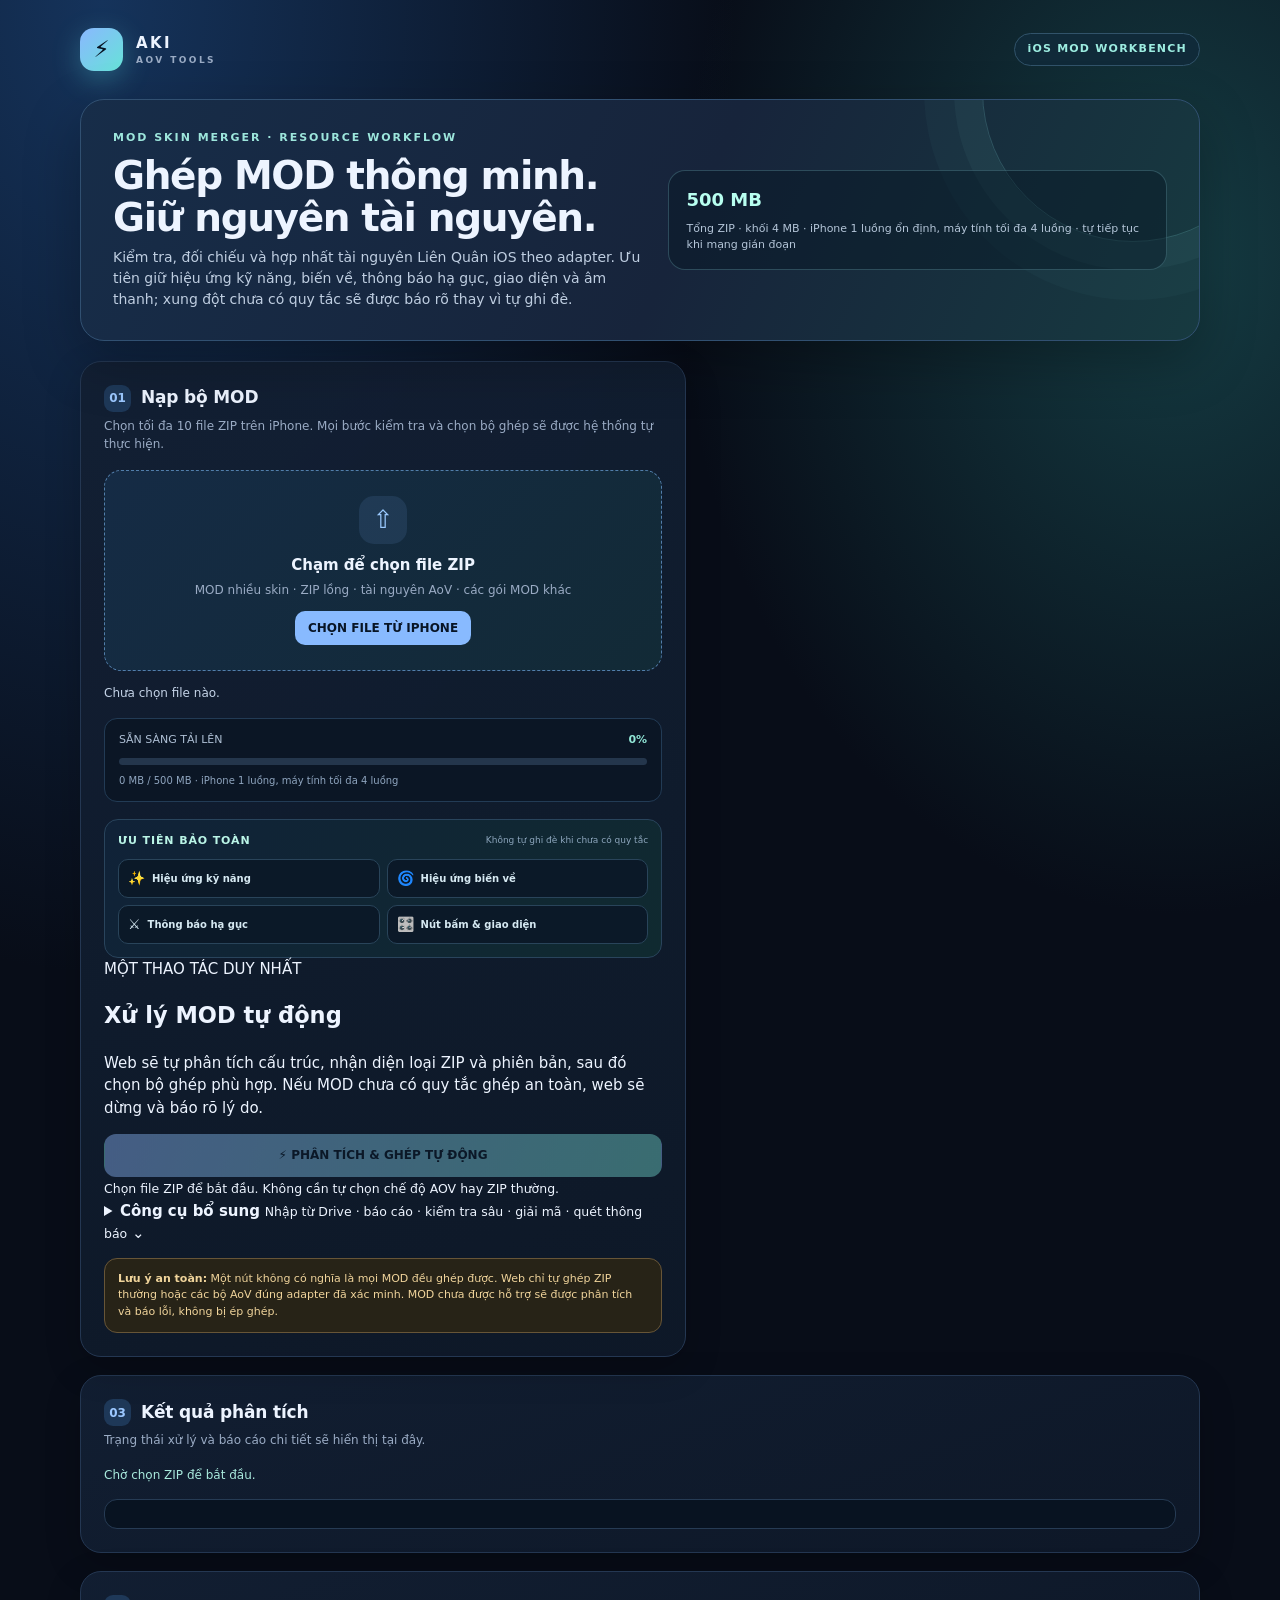
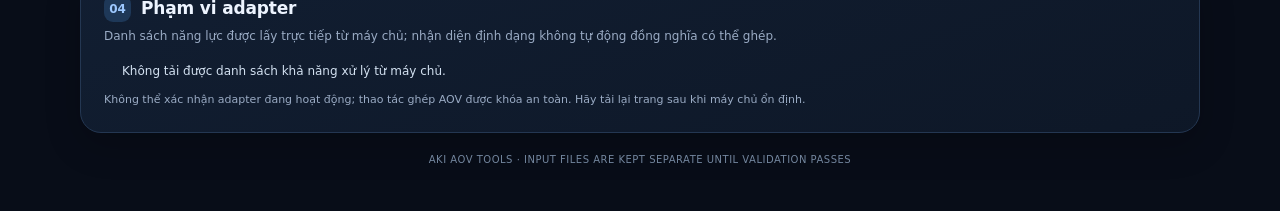
==== commit 293259fd: "Make iPhone ZIP uploads use resumable XHR blob streaming" ====
--- a/web/index.html
+++ b/web/index.html
@@ -128,7 +128,7 @@
     <h1>Ghép MOD thông minh.<br>Giữ nguyên tài nguyên.</h1>
     <p>Kiểm tra, đối chiếu và hợp nhất tài nguyên Liên Quân iOS theo adapter. Ưu tiên giữ hiệu ứng kỹ năng, biến về, thông báo hạ gục, giao diện và âm thanh; xung đột chưa có quy tắc sẽ được báo rõ thay vì tự ghi đè.</p>
   </div>
-  <div class="hero-stat"><strong>500 MB</strong><span>Tổng ZIP · khối 4 MB · 3 luồng song song · tự tiếp tục khi mạng gián đoạn</span></div>
+  <div class="hero-stat"><strong>500 MB</strong><span>Tổng ZIP · khối 4 MB · iPhone 1 luồng ổn định, máy tính tối đa 4 luồng · tự tiếp tục khi mạng gián đoạn</span></div>
 </section>
 
 
@@ -148,7 +148,7 @@
       <div class="progress-wrap">
         <div class="progress-head"><span id="transferLabel">SẴN SÀNG TẢI LÊN</span><strong id="transferPct">0%</strong></div>
         <div class="progress-track"><div class="progress-fill" id="transferBar"></div></div>
-        <div class="progress-meta" id="transferMeta">0 MB / 500 MB · tối đa 4 luồng song song</div>
+        <div class="progress-meta" id="transferMeta">0 MB / 500 MB · iPhone 1 luồng, máy tính tối đa 4 luồng</div>
       </div>
       <div class="preserve-panel">
         <div class="preserve-heading"><strong>ƯU TIÊN BẢO TOÀN</strong><span>Không tự ghi đè khi chưa có quy tắc</span></div>
@@ -251,7 +251,9 @@
 </div>
 <script>
 const driveLinks=document.querySelector('#driveLinks'),driveImport=document.querySelector('#driveImport'),driveMerge=document.querySelector('#driveMerge');let driveUploadId=null,localAovUploadId=null;let aovAdapterEnabled=false;const input=document.querySelector('#upload'),autoProcessBtn=document.querySelector('#autoProcess'),go=document.querySelector('#go'),aovMerge=document.querySelector('#aovMerge'),decodeBytesBtn=document.querySelector('#decodeBytes'),noticeScanBtn=document.querySelector('#noticeScan'),brandNoticeBtn=document.querySelector('#brandNotice'),downloadNoticeReportBtn=document.querySelector('#downloadNoticeReport'),brandingScanBtn=document.querySelector('#brandingScan'),downloadBrandingReportBtn=document.querySelector('#downloadBrandingReport'),downloadAovPreflightReportBtn=document.querySelector('#downloadAovPreflightReport'),compatibilityBtn=document.querySelector('#compatibility'),aovPreflightBtn=document.querySelector('#aovPreflight'),inspectBtn=document.querySelector('#inspect'),report=document.querySelector('#report'),list=document.querySelector('#files'),status=document.querySelector('#status');
-const CHUNK_BYTES=4*1024*1024,UPLOAD_CONCURRENCY=4;let noticeScanReport=null,brandingScanReport=null,aovPreflightReport=null,transferStartedAt=0;
+const CHUNK_BYTES=4*1024*1024,UPLOAD_CONCURRENCY=4;
+const IS_IOS_UPLOAD=/iP(hone|ad|od)/i.test(navigator.userAgent)||(navigator.platform==='MacIntel'&&navigator.maxTouchPoints>1);
+const ACTIVE_UPLOAD_CONCURRENCY=IS_IOS_UPLOAD?1:UPLOAD_CONCURRENCY;let noticeScanReport=null,brandingScanReport=null,aovPreflightReport=null,transferStartedAt=0;
 const transferBar=document.querySelector('#transferBar'),transferPct=document.querySelector('#transferPct'),transferLabel=document.querySelector('#transferLabel'),transferMeta=document.querySelector('#transferMeta');
 function setTransferProgress(done,total,label){
   const pct=total?Math.min(100,done/total*100):0;
@@ -263,7 +265,7 @@
   const elapsed=transferStartedAt?Math.max(.1,(Date.now()-transferStartedAt)/1000):0;
   const speed=elapsed>0?((done/1048576)/elapsed):0;
   const eta=speed>0&&total>done?' · còn khoảng '+Math.ceil((total-done)/1048576/speed)+' giây':'';
-  transferMeta.textContent=(done/1048576).toFixed(1)+' / '+(total/1048576).toFixed(1)+' MB'+(speed>0?' · '+speed.toFixed(1)+' MB/s':'')+eta+' · tối đa 4 luồng';
+  transferMeta.textContent=(done/1048576).toFixed(1)+' / '+(total/1048576).toFixed(1)+' MB'+(speed>0?' · '+speed.toFixed(1)+' MB/s':'')+eta+(IS_IOS_UPLOAD?' · iPhone 1 luồng':' · tối đa 4 luồng');
 }
 const sleep=ms=>new Promise(resolve=>setTimeout(resolve,ms));
 const capabilityList=document.querySelector('#capabilityList'),capabilityNote=document.querySelector('#capabilityNote');
@@ -395,6 +397,78 @@
     preservationGrid.append(card);
   }
   preservation.append(preservationGrid);root.append(preservation);
+
+  const wwise=analysis.wwise_analysis||{};
+  if(wwise.state&&wwise.state!=='NO_OVERLAY_BNKS'){
+    const wwiseSection=dashboardElement('section','preflight-group');
+    wwiseSection.append(dashboardElement('h3','','KIỂM TRA WWISE BANK / MEDIA / HIRC ID'));
+    const wwiseState=wwise.state==='APPEND_ONLY_SAFE'?'SAFE':'warning';
+    const stateLabel=wwise.state==='APPEND_ONLY_SAFE'
+      ?'CÓ THỂ THÊM BNK NGUYÊN TRẠNG'
+      :wwise.state==='BLOCKED'?'BỊ CHẶN DO XUNG ĐỘT / THIẾU THAM CHIẾU':'CHƯA CÓ BNK OVERLAY';
+    wwiseSection.append(dashboardElement('span','preflight-tag '+wwiseState,stateLabel));
+    if(wwise.reason)wwiseSection.append(dashboardElement('p','danger',wwise.reason));
+    const summary=[
+      (wwise.bank_count||0)+' BNK đã kiểm tra',
+      (wwise.standalone_wem_count||0)+' WEM rời',
+      (wwise.identical_duplicate_count||0)+' bản trùng byte'
+    ];
+    wwiseSection.append(dashboardElement('p','',summary.join(' · ')));
+    for(const source of (wwise.sources||[])){
+      wwiseSection.append(dashboardElement(
+        'p','',
+        source.source+' · '+source.bank_count+' BNK · '+source.standalone_wem_count+' WEM'
+      ));
+    }
+    if(wwise.assessment){
+      wwiseSection.append(dashboardElement('p','',
+        'Kiểm tra Bank ID, Media ID + SHA-256, HIRC object ID/type/payload và namespace platform/ngôn ngữ. Không sửa/remap BNK.'
+      ));
+    }
+    wwiseSection.append(dashboardElement('p','','Phân tích Wwise chỉ xác nhận cấu trúc và ID namespace; không chứng minh âm thanh phát đúng trong game.'));
+    root.append(wwiseSection);
+  }
+
+  const assetref=analysis.assetref_analysis||{};
+  if(assetref.state&&assetref.state!=='NO_ASSETREFS'){
+    const assetrefSection=dashboardElement('section','preflight-group');
+    assetrefSection.append(dashboardElement('h3','','KIỂM TRA ASSETREFERENCESET / ASSETREF'));
+    const assetrefState=assetref.state==='UNIQUE_PATHS_PASSTHROUGH'?'SAFE':'warning';
+    const assetrefLabel=assetref.state==='UNIQUE_PATHS_PASSTHROUGH'
+      ?'ĐƯỜNG DẪN RIÊNG · GIỮ NGUYÊN BYTE'
+      :'BỊ CHẶN DO TRÙNG ĐƯỜNG DẪN KHÁC NỘI DUNG';
+    assetrefSection.append(dashboardElement('span','preflight-tag '+assetrefState,assetrefLabel));
+    if(assetref.reason)assetrefSection.append(dashboardElement('p','danger',assetref.reason));
+    const assetrefSummary=[
+      (assetref.assetref_count||0)+' file AssetRef',
+      (assetref.unique_path_count||0)+' đường dẫn riêng',
+      (assetref.actor_count||0)+' Actor',
+      (assetref.conflict_count||0)+' xung đột khác byte',
+      (assetref.identical_duplicate_count||0)+' bản trùng byte'
+    ];
+    assetrefSection.append(dashboardElement('p','',assetrefSummary.join(' · ')));
+    if((assetref.actor_ids||[]).length){
+      assetrefSection.append(dashboardElement('p','','Actor ID: '+assetref.actor_ids.join(', ')));
+    }
+    for(const source of (assetref.source_assetref_counts||[])){
+      assetrefSection.append(dashboardElement(
+        'p','',source.source+' · '+source.assetref_count+' AssetRef'
+      ));
+    }
+    for(const conflict of (assetref.conflicts||[])){
+      assetrefSection.append(dashboardElement(
+        'p','danger',conflict.path+' · '+(conflict.sources||[]).join(' / ')
+      ));
+    }
+    assetrefSection.append(dashboardElement(
+      'p','',
+      assetref.note||'AssetRef có đường dẫn mới được giữ nguyên; chưa có bộ ghép subset tổng quát.'
+    ));
+    assetrefSection.append(dashboardElement(
+      'p','','Nhận dạng cấu trúc và giữ nguyên byte không đồng nghĩa đã xác minh tương thích trong game.'
+    ));
+    root.append(assetrefSection);
+  }
 
   const mses=analysis.mses_diagnostics||{};
   if(mses.tables?.length){
@@ -447,7 +521,10 @@
       item.source_family_hint||item.source_role||'Chưa phân loại',
       item.actor_asset_ids?.length?'AssetBundle Actor '+item.actor_asset_ids.join(', '):'',
       item.actor_action_ids?.length?'Actions Actor '+item.actor_action_ids.join(', '):'',
-      item.source_part_number?'Phần '+item.source_part_number:''
+      item.source_part_number?'Phần '+item.source_part_number:'',
+      item.version_marker_values?.length?'Build '+item.version_marker_values.join(' / '):
+        (item.has_version_txt?'version.txt không hợp lệ':
+          item.source_family_hint==='VTK'?'Không có marker riêng · cần adapter VTK ghim nguồn':'Thiếu version.txt')
     ].filter(Boolean);
     card.append(dashboardElement('span','',details.join(' · ')));
     sourceGrid.append(card);
@@ -469,7 +546,19 @@
       card.append(dashboardElement('span','',item.state+(item.files?.length?' · '+item.files.join(', '):'')));
       targetGrid.append(card);
     }
-    targetCard.append(targetGrid);root.append(targetCard);
+    targetCard.append(targetGrid);
+    if(Array.isArray(target.blockers)&&target.blockers.length){
+      const blockerList=dashboardElement('ul','preflight-blockers');
+      for(const reason of target.blockers)blockerList.append(dashboardElement('li','',reason));
+      targetCard.append(blockerList);
+    }
+    if(Array.isArray(target.notes)&&target.notes.length){
+      const notesList=dashboardElement('ul','');
+      for(const note of target.notes)notesList.append(dashboardElement('li','',note));
+      targetCard.append(notesList);
+    }
+    targetCard.append(dashboardElement('p','',target.evidence_note||''));
+    root.append(targetCard);
   }
 
 
@@ -649,6 +738,39 @@
   const digest=await crypto.subtle.digest('SHA-256',buffer);
   return [...new Uint8Array(digest)].map(value=>value.toString(16).padStart(2,'0')).join('');
 }
+function readBlobAsArrayBuffer(blob){
+  return new Promise((resolve,reject)=>{
+    const reader=new FileReader();
+    reader.onload=()=>resolve(reader.result);
+    reader.onerror=()=>reject(reader.error||Error('iPhone không đọc được khối ZIP đã chọn.'));
+    reader.onabort=()=>reject(Error('Đọc file ZIP bị hủy trước khi tải lên.'));
+    reader.readAsArrayBuffer(blob);
+  });
+}
+function uploadBlobChunk(url,blob,headers,onProgress,attempt=0){
+  return new Promise((resolve,reject)=>{
+    const xhr=new XMLHttpRequest();
+    xhr.open('PUT',url,true);
+    xhr.timeout=180000;
+    xhr.responseType='text';
+    for(const [name,value] of Object.entries(headers))xhr.setRequestHeader(name,value);
+    xhr.upload.addEventListener('progress',event=>{if(onProgress)onProgress(event.lengthComputable?event.loaded:0);});
+    xhr.onload=()=>{
+      let payload={};
+      try{payload=JSON.parse(xhr.responseText||'{}')}catch{}
+      if(xhr.status>=200&&xhr.status<300){resolve(payload);return;}
+      const error=Error(payload.detail||('Máy chủ trả HTTP '+xhr.status));error.status=xhr.status;reject(error);
+    };
+    xhr.onerror=()=>{const error=Error('Kết nối mạng bị ngắt khi gửi khối ZIP.');error.retryable=true;reject(error);};
+    xhr.ontimeout=()=>{const error=Error('Gửi khối ZIP quá thời gian chờ. Đang thử lại khối hiện tại.');error.retryable=true;reject(error);};
+    xhr.onabort=()=>{const error=Error('Yêu cầu tải ZIP bị hủy.');error.retryable=true;reject(error);};
+    xhr.send(blob);
+  }).catch(async error=>{
+    const retryable=error.retryable||[408,429,500,502,503,504].includes(error.status);
+    if(retryable&&attempt<2){await sleep(900*(attempt+1));return uploadBlobChunk(url,blob,headers,onProgress,attempt+1);}
+    throw error;
+  });
+}
 async function verifyResumableChunks(files,sessionFiles,protocol){
   for(let index=0;index<files.length;index++){
     const file=files[index],item=sessionFiles[index],received=item.received||0;
@@ -657,7 +779,7 @@
       for(const chunk of item.received_chunks){
         if(!Number.isInteger(chunk.index)||chunk.index<0||chunk.index>=Math.ceil(file.size/CHUNK_BYTES)||!/^([0-9a-f]{64})$/.test(chunk.sha256||''))return false;
         const offset=chunk.index*CHUNK_BYTES;
-        const bytes=await file.slice(offset,Math.min(offset+CHUNK_BYTES,file.size)).arrayBuffer();
+        const bytes=await readBlobAsArrayBuffer(file.slice(offset,Math.min(offset+CHUNK_BYTES,file.size)));
         if(await sha256Hex(bytes)!==chunk.sha256)return false;
       }
       continue;
@@ -668,7 +790,7 @@
     if(!Array.isArray(hashes)||hashes.length!==count)return false;
     for(let chunkIndex=0;chunkIndex<count;chunkIndex++){
       const offset=chunkIndex*CHUNK_BYTES;
-      const bytes=await file.slice(offset,Math.min(offset+CHUNK_BYTES,received)).arrayBuffer();
+      const bytes=await readBlobAsArrayBuffer(file.slice(offset,Math.min(offset+CHUNK_BYTES,received)));
       if(await sha256Hex(bytes)!==hashes[chunkIndex])return false;
     }
   }
@@ -723,41 +845,54 @@
         if(!received.has(chunkIndex))tasks.push({fileIndex,chunkIndex});
       }
     }
-    setTransferProgress(sent,total,'ĐANG TẢI LÊN · 4 LUỒNG');
+    const inFlightProgress=new Map();
+    setTransferProgress(sent,total,IS_IOS_UPLOAD?'ĐANG TẢI LÊN · iPHONE 1 LUỒNG':'ĐANG TẢI LÊN · 4 LUỒNG');
     let cursor=0;
     async function worker(){
       while(true){
         const task=tasks[cursor++];if(!task)return;
         const file=files[task.fileIndex],offset=task.chunkIndex*CHUNK_BYTES;
         const part=file.slice(offset,Math.min(offset+CHUNK_BYTES,file.size));
-        const bytes=await part.arrayBuffer(),chunkHash=await sha256Hex(bytes);
-        const response=await fetchWithRetry('/api/upload/'+uploadId+'/'+task.fileIndex,{
-          method:'PUT',headers:{'Content-Type':'application/octet-stream','X-Chunk-Offset':String(offset),'X-Chunk-SHA256':chunkHash},body:bytes
+        const taskKey=task.fileIndex+':'+task.chunkIndex;
+        status.textContent='Đang gửi '+file.name+' · khối '+(task.chunkIndex+1)+'/'+Math.ceil(file.size/CHUNK_BYTES);
+        const ack=await uploadBlobChunk('/api/upload/'+uploadId+'/'+task.fileIndex,part,{
+          'Content-Type':'application/octet-stream','X-Chunk-Offset':String(offset)
+        },loaded=>{
+          inFlightProgress.set(taskKey,loaded);
+          const activeBytes=[...inFlightProgress.values()].reduce((sum,value)=>sum+value,0);
+          setTransferProgress(sent+activeBytes,total,IS_IOS_UPLOAD?'ĐANG TẢI LÊN · iPHONE 1 LUỒNG':'ĐANG TẢI LÊN · 4 LUỒNG');
         });
-        const ack=await response.json();
         if(ack.chunk_received!==true||ack.chunk_index!==task.chunkIndex)throw Error('Máy chủ chưa xác nhận đúng khối tải lên.');
-        sent+=part.size;setTransferProgress(sent,total,'ĐANG TẢI LÊN · '+file.name);
+        sent+=part.size;inFlightProgress.delete(taskKey);setTransferProgress(sent,total,'ĐANG TẢI LÊN · '+file.name);
         status.textContent='Đang tải '+file.name+' · '+(sent/1048576).toFixed(1)+' / '+(total/1048576).toFixed(1)+' MB';
       }
     }
-    await Promise.all(Array.from({length:Math.min(UPLOAD_CONCURRENCY,tasks.length)},()=>worker()));
+    await Promise.all(Array.from({length:Math.min(ACTIVE_UPLOAD_CONCURRENCY,tasks.length)},()=>worker()));
   }else{
     sent=offsets.reduce((sum,value)=>sum+value,0);
     setTransferProgress(sent,total,'ĐANG TẢI LÊN');
     let nextFileIndex=0;
+    const inFlightProgress=new Map();
     async function uploadFile(index){
       const file=files[index];
       for(let offset=offsets[index];offset<file.size;offset+=CHUNK_BYTES){
-        const part=file.slice(offset,Math.min(offset+CHUNK_BYTES,file.size)),bytes=await part.arrayBuffer(),chunkHash=await sha256Hex(bytes);
-        const response=await fetchWithRetry('/api/upload/'+uploadId+'/'+index,{method:'PUT',headers:{'Content-Type':'application/octet-stream','X-Chunk-Offset':String(offset),'X-Chunk-SHA256':chunkHash},body:bytes});
-        const ack=await response.json(),expected=Math.min(offset+part.size,file.size);
+        const part=file.slice(offset,Math.min(offset+CHUNK_BYTES,file.size));
+        status.textContent='Đang gửi '+file.name+' · '+(Math.floor(offset/CHUNK_BYTES)+1)+'/'+Math.ceil(file.size/CHUNK_BYTES);
+        const ack=await uploadBlobChunk('/api/upload/'+uploadId+'/'+index,part,{
+          'Content-Type':'application/octet-stream','X-Chunk-Offset':String(offset)
+        },loaded=>{
+          inFlightProgress.set(index,loaded);
+          const activeBytes=[...inFlightProgress.values()].reduce((sum,value)=>sum+value,0);
+          setTransferProgress(sent+activeBytes,total,IS_IOS_UPLOAD?'ĐANG TẢI LÊN · iPHONE 1 LUỒNG':'ĐANG TẢI LÊN');
+        });
+        const expected=Math.min(offset+part.size,file.size);
         if(ack.received!==expected)throw Error('Máy chủ xác nhận sai vị trí khối tải lên.');
-        sent+=part.size;setTransferProgress(sent,total,'ĐANG TẢI LÊN · '+file.name);
+        sent+=part.size;inFlightProgress.delete(index);setTransferProgress(sent,total,'ĐANG TẢI LÊN · '+file.name);
         status.textContent='Đang tải '+file.name+' · '+(sent/1048576).toFixed(1)+' / '+(total/1048576).toFixed(1)+' MB';
       }
     }
     async function worker(){while(true){const index=nextFileIndex++;if(index>=files.length)return;await uploadFile(index);}}
-    await Promise.all(Array.from({length:Math.min(UPLOAD_CONCURRENCY,files.length)},()=>worker()));
+    await Promise.all(Array.from({length:Math.min(ACTIVE_UPLOAD_CONCURRENCY,files.length)},()=>worker()));
   }
   setTransferProgress(total,total,'TẢI LÊN HOÀN TẤT');
   return uploadId;
